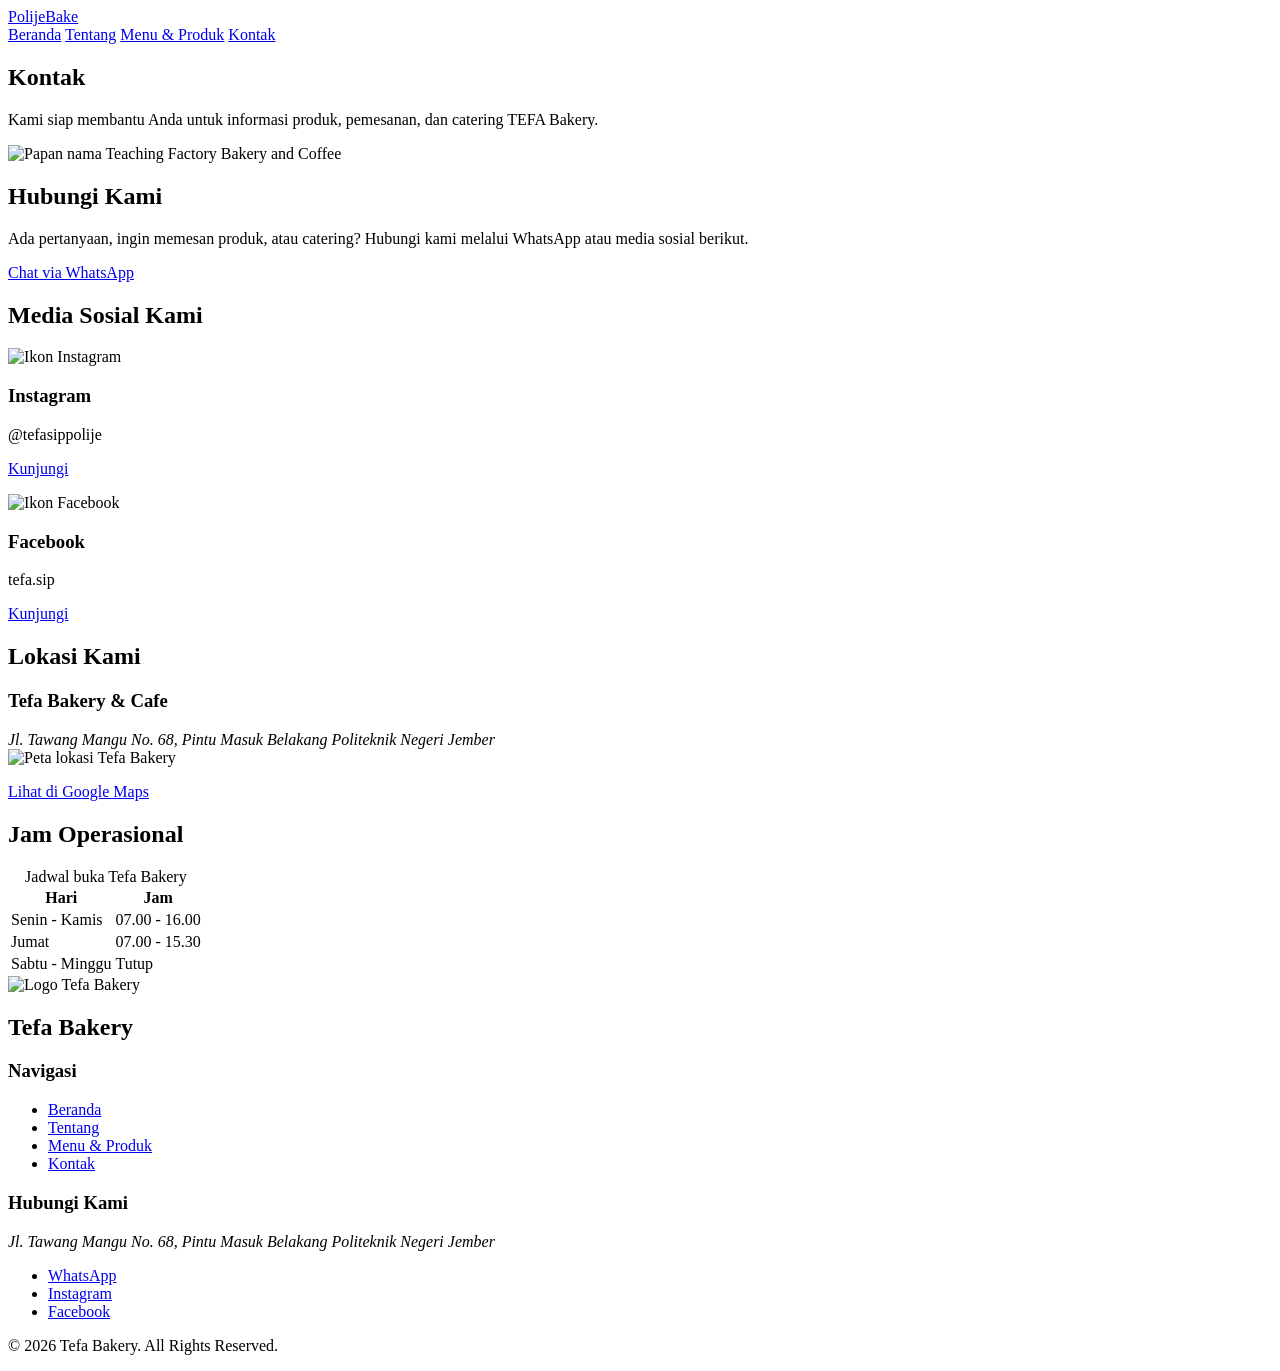
==== kontak.html @ 371f1f3d "Add files via upload" ====
<!doctype html>
<html lang="id">
  <head>
    <meta charset="UTF-8" />
    <meta name="viewport" content="width=device-width, initial-scale=1.0" />
    <title>Beranda - TEFA Bakery</title>

    <!-- Fonts -->
    <link rel="preconnect" href="https://fonts.googleapis.com" />
    <link rel="preconnect" href="https://fonts.gstatic.com" crossorigin />
    <link
      href="https://fonts.googleapis.com/css2?family=Inria+Serif:ital,wght@0,300;0,400;0,700;1,300;1,400;1,700&family=Inter:ital,opsz@0,14..32;1,14..32&display=swap"
      rel="stylesheet"
    />
    <!-- Feather Icons -->
    <script src="https://unpkg.com/feather-icons"></script>

    <link rel="stylesheet" href="style.css" />
  </head>

  <body>
    <!-- NAVBAR -->
    <header>
      <nav class="navbar">
        <a href="#" class="navbar-logo">Polije<span>Bake</span></a>

        <div class="navbar-nav">
          <a href="index.html">Beranda</a>
          <a href="tentang.html">Tentang</a>
          <a href="menu.html">Menu &amp; Produk</a>
          <a href="kontak.html">Kontak</a>
        </div>
        <div class="navbar-extra">
          <a href="#" id="hamburger-menu">
            <i data-feather="menu"></i>
          </a>
        </div>
      </nav>
    </header>
    <!-- NAVBAR END -->

    <main>
      <section id="kontak">
        <h1>Kontak</h1>
        <p>
          Kami siap membantu Anda untuk informasi produk, pemesanan, dan
          catering TEFA Bakery.
        </p>

        <img
          src="assets/images/papan-tefa-bakery.jpg"
          alt="Papan nama Teaching Factory Bakery and Coffee"
          width="350"
        />

        <h2>Hubungi Kami</h2>
        <p>
          Ada pertanyaan, ingin memesan produk, atau catering? Hubungi kami
          melalui WhatsApp atau media sosial berikut.
        </p>
        <p>
          <a class="tombol" href="https://wa.me/6280000000000"
            >Chat via WhatsApp</a
          >
        </p>

        <h2>Media Sosial Kami</h2>
        <article>
          <img
            src="assets/images/icon-instagram.png"
            alt="Ikon Instagram"
            width="30"
          />
          <h3>Instagram</h3>
          <p>@tefasippolije</p>
          <p>
            <a class="tombol" href="https://www.instagram.com/tefasippolije"
              >Kunjungi</a
            >
          </p>
        </article>
        <article>
          <img
            src="assets/images/icon-facebook.png"
            alt="Ikon Facebook"
            width="30"
          />
          <h3>Facebook</h3>
          <p>tefa.sip</p>
          <p><a class="tombol" href="https://www.facebook.com/">Kunjungi</a></p>
        </article>
      </section>

      <section id="lokasi">
        <h2>Lokasi Kami</h2>
        <h3>Tefa Bakery &amp; Cafe</h3>
        <address>
          Jl. Tawang Mangu No. 68, Pintu Masuk Belakang Politeknik Negeri Jember
        </address>
        <img
          src="assets/images/peta-lokasi.png"
          alt="Peta lokasi Tefa Bakery"
          width="350"
        />
        <p>
          <a
            class="tombol"
            href="https://www.google.com/maps/search/Tefa+Bakery+Politeknik+Negeri+Jember"
            >Lihat di Google Maps</a
          >
        </p>
      </section>

      <section id="jam-operasional">
        <h2>Jam Operasional</h2>
        <table>
          <caption>
            Jadwal buka Tefa Bakery
          </caption>
          <thead>
            <tr>
              <th>Hari</th>
              <th>Jam</th>
            </tr>
          </thead>
          <tbody>
            <tr>
              <td>Senin - Kamis</td>
              <td>07.00 - 16.00</td>
            </tr>
            <tr>
              <td>Jumat</td>
              <td>07.00 - 15.30</td>
            </tr>
            <tr>
              <td>Sabtu - Minggu</td>
              <td>Tutup</td>
            </tr>
          </tbody>
        </table>
      </section>
    </main>

    <footer>
      <section>
        <img
          src="assets/images/logo-tefa-bakery.png"
          alt="Logo Tefa Bakery"
          width="80"
        />
        <h2>Tefa Bakery</h2>
      </section>

      <nav aria-label="Navigasi footer">
        <h3>Navigasi</h3>
        <ul>
          <li><a href="index.html">Beranda</a></li>
          <li><a href="tentang.html">Tentang</a></li>
          <li><a href="menu-produk.html">Menu &amp; Produk</a></li>
          <li><a href="kontak.html">Kontak</a></li>
        </ul>
      </nav>

      <section>
        <h3>Hubungi Kami</h3>
        <address>
          Jl. Tawang Mangu No. 68, Pintu Masuk Belakang Politeknik Negeri Jember
        </address>
        <ul>
          <li><a href="https://wa.me/6280000000000">WhatsApp</a></li>
          <li>
            <a href="https://www.instagram.com/tefasippolije">Instagram</a>
          </li>
          <li><a href="https://www.facebook.com/">Facebook</a></li>
        </ul>
      </section>

      <p>&copy; 2026 Tefa Bakery. All Rights Reserved.</p>
    </footer>
    <script src="script.js"></script>
  </body>
</html>
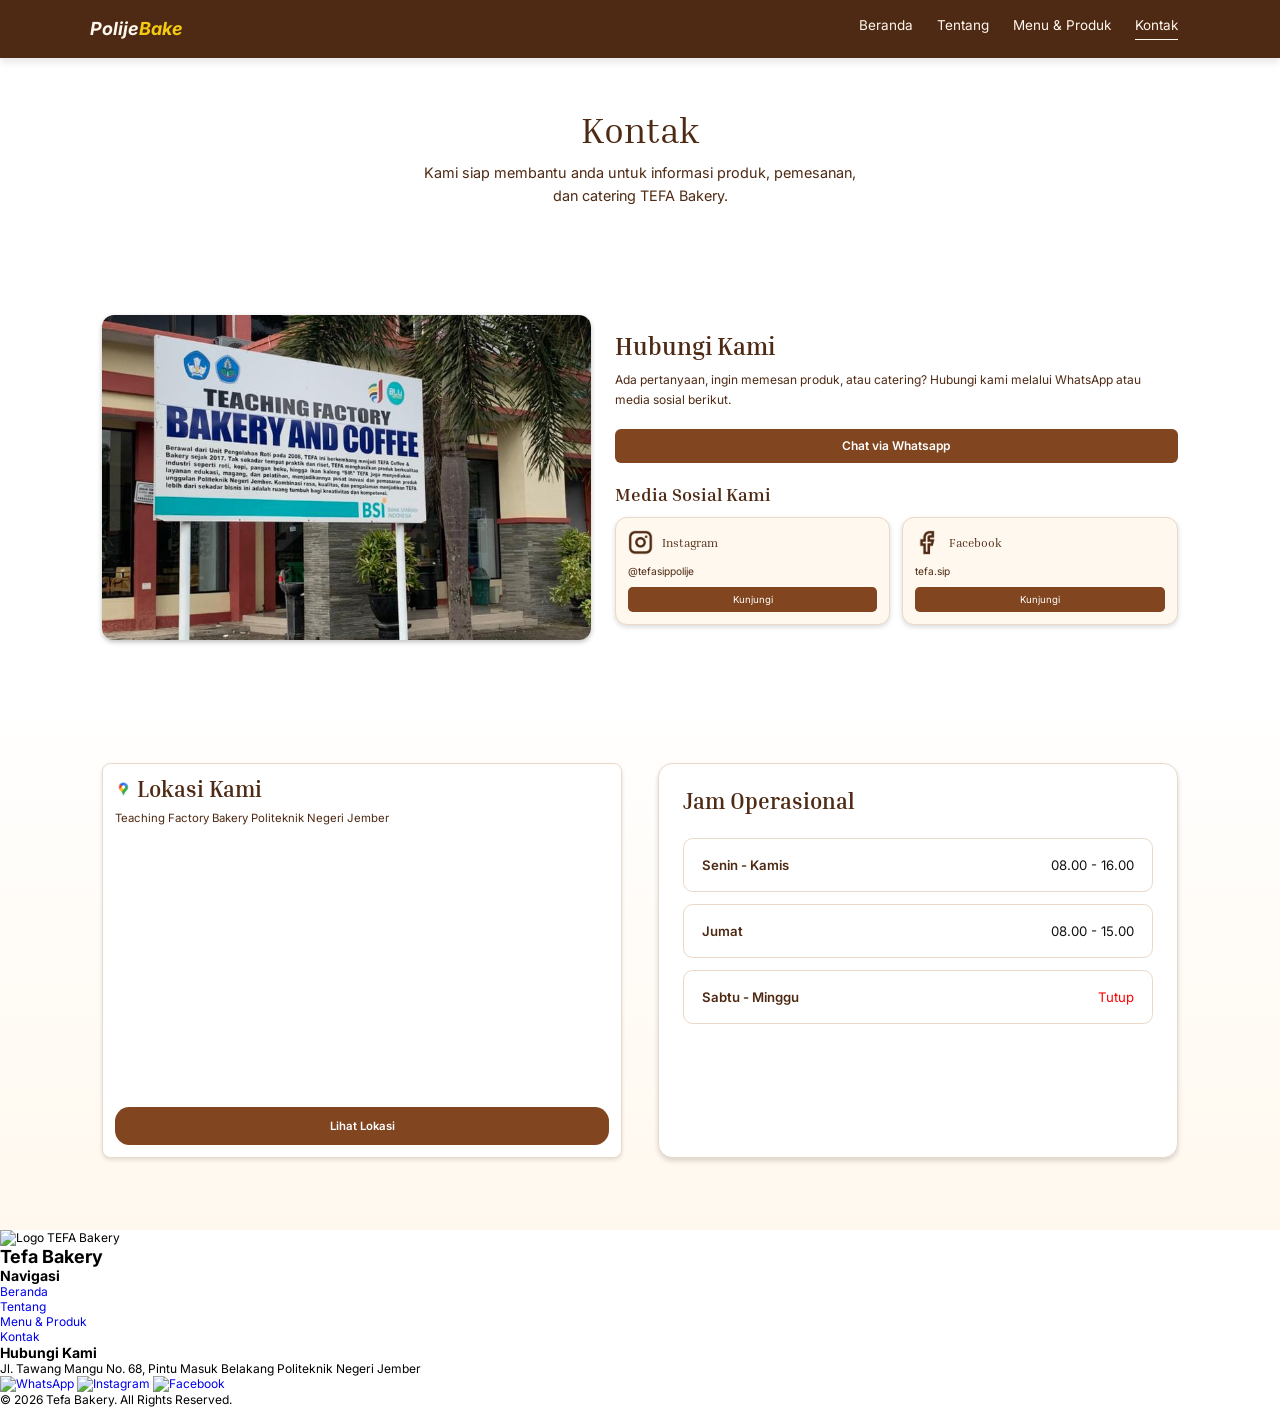
==== commit dc2e4d94: "update project" ====
--- a/kontak.html
+++ b/kontak.html
@@ -1,182 +1,237 @@
-<!doctype html>
-<html lang="id">
-  <head>
-    <meta charset="UTF-8" />
-    <meta name="viewport" content="width=device-width, initial-scale=1.0" />
-    <title>Beranda - TEFA Bakery</title>
-
-    <!-- Fonts -->
-    <link rel="preconnect" href="https://fonts.googleapis.com" />
-    <link rel="preconnect" href="https://fonts.gstatic.com" crossorigin />
-    <link
-      href="https://fonts.googleapis.com/css2?family=Inria+Serif:ital,wght@0,300;0,400;0,700;1,300;1,400;1,700&family=Inter:ital,opsz@0,14..32;1,14..32&display=swap"
-      rel="stylesheet"
-    />
-    <!-- Feather Icons -->
-    <script src="https://unpkg.com/feather-icons"></script>
-
-    <link rel="stylesheet" href="style.css" />
-  </head>
-
-  <body>
-    <!-- NAVBAR -->
-    <header>
-      <nav class="navbar">
-        <a href="#" class="navbar-logo">Polije<span>Bake</span></a>
-
-        <div class="navbar-nav">
-          <a href="index.html">Beranda</a>
-          <a href="tentang.html">Tentang</a>
-          <a href="menu.html">Menu &amp; Produk</a>
-          <a href="kontak.html">Kontak</a>
-        </div>
-        <div class="navbar-extra">
-          <a href="#" id="hamburger-menu">
-            <i data-feather="menu"></i>
-          </a>
-        </div>
-      </nav>
-    </header>
-    <!-- NAVBAR END -->
-
-    <main>
-      <section id="kontak">
-        <h1>Kontak</h1>
-        <p>
-          Kami siap membantu Anda untuk informasi produk, pemesanan, dan
-          catering TEFA Bakery.
-        </p>
-
-        <img
-          src="assets/images/papan-tefa-bakery.jpg"
-          alt="Papan nama Teaching Factory Bakery and Coffee"
-          width="350"
-        />
-
-        <h2>Hubungi Kami</h2>
-        <p>
-          Ada pertanyaan, ingin memesan produk, atau catering? Hubungi kami
-          melalui WhatsApp atau media sosial berikut.
-        </p>
-        <p>
-          <a class="tombol" href="https://wa.me/6280000000000"
-            >Chat via WhatsApp</a
-          >
-        </p>
-
-        <h2>Media Sosial Kami</h2>
-        <article>
-          <img
-            src="assets/images/icon-instagram.png"
-            alt="Ikon Instagram"
-            width="30"
-          />
-          <h3>Instagram</h3>
-          <p>@tefasippolije</p>
-          <p>
-            <a class="tombol" href="https://www.instagram.com/tefasippolije"
-              >Kunjungi</a
-            >
-          </p>
-        </article>
-        <article>
-          <img
-            src="assets/images/icon-facebook.png"
-            alt="Ikon Facebook"
-            width="30"
-          />
-          <h3>Facebook</h3>
-          <p>tefa.sip</p>
-          <p><a class="tombol" href="https://www.facebook.com/">Kunjungi</a></p>
-        </article>
-      </section>
-
-      <section id="lokasi">
-        <h2>Lokasi Kami</h2>
-        <h3>Tefa Bakery &amp; Cafe</h3>
-        <address>
-          Jl. Tawang Mangu No. 68, Pintu Masuk Belakang Politeknik Negeri Jember
-        </address>
-        <img
-          src="assets/images/peta-lokasi.png"
-          alt="Peta lokasi Tefa Bakery"
-          width="350"
-        />
-        <p>
-          <a
-            class="tombol"
-            href="https://www.google.com/maps/search/Tefa+Bakery+Politeknik+Negeri+Jember"
-            >Lihat di Google Maps</a
-          >
-        </p>
-      </section>
-
-      <section id="jam-operasional">
-        <h2>Jam Operasional</h2>
-        <table>
-          <caption>
-            Jadwal buka Tefa Bakery
-          </caption>
-          <thead>
-            <tr>
-              <th>Hari</th>
-              <th>Jam</th>
-            </tr>
-          </thead>
-          <tbody>
-            <tr>
-              <td>Senin - Kamis</td>
-              <td>07.00 - 16.00</td>
-            </tr>
-            <tr>
-              <td>Jumat</td>
-              <td>07.00 - 15.30</td>
-            </tr>
-            <tr>
-              <td>Sabtu - Minggu</td>
-              <td>Tutup</td>
-            </tr>
-          </tbody>
-        </table>
-      </section>
-    </main>
-
-    <footer>
-      <section>
-        <img
-          src="assets/images/logo-tefa-bakery.png"
-          alt="Logo Tefa Bakery"
-          width="80"
-        />
-        <h2>Tefa Bakery</h2>
-      </section>
-
-      <nav aria-label="Navigasi footer">
-        <h3>Navigasi</h3>
-        <ul>
-          <li><a href="index.html">Beranda</a></li>
-          <li><a href="tentang.html">Tentang</a></li>
-          <li><a href="menu-produk.html">Menu &amp; Produk</a></li>
-          <li><a href="kontak.html">Kontak</a></li>
-        </ul>
-      </nav>
-
-      <section>
-        <h3>Hubungi Kami</h3>
-        <address>
-          Jl. Tawang Mangu No. 68, Pintu Masuk Belakang Politeknik Negeri Jember
-        </address>
-        <ul>
-          <li><a href="https://wa.me/6280000000000">WhatsApp</a></li>
-          <li>
-            <a href="https://www.instagram.com/tefasippolije">Instagram</a>
-          </li>
-          <li><a href="https://www.facebook.com/">Facebook</a></li>
-        </ul>
-      </section>
-
-      <p>&copy; 2026 Tefa Bakery. All Rights Reserved.</p>
-    </footer>
-    <script src="script.js"></script>
-  </body>
-</html>
+<!doctype html>
+<html lang="id">
+  <head>
+    <meta charset="UTF-8" />
+    <meta name="viewport" content="width=device-width, initial-scale=1.0" />
+    <title>Kontak - TEFA Bakery</title>
+
+    <!-- Google Fonts -->
+    <link rel="preconnect" href="https://fonts.googleapis.com" />
+    <link rel="preconnect" href="https://fonts.gstatic.com" crossorigin />
+    <link
+      href="https://fonts.googleapis.com/css2?family=Inria+Serif:wght@300;400;700&family=Inter:wght@400;500;600;700&display=swap"
+      rel="stylesheet"
+    />
+    <!-- Feather Icons -->
+    <script src="https://unpkg.com/feather-icons"></script>
+
+    <!-- CSS -->
+    <link rel="stylesheet" href="style.css" />
+  </head>
+
+  <body>
+    <!-- NAVBAR -->
+    <header>
+      <nav class="navbar">
+        <a href="index.html" class="navbar-logo"> Polije<span>Bake</span> </a>
+
+        <div class="navbar-nav">
+          <a href="index.html">Beranda</a>
+          <a href="tentang.html">Tentang</a>
+          <a href="menu.html">Menu & Produk</a>
+          <a href="kontak.html" class="active">Kontak</a>
+        </div>
+
+        <div class="navbar-extra">
+          <a href="#" id="hamburger-menu">
+            <i data-feather="menu"></i>
+          </a>
+        </div>
+      </nav>
+    </header>
+
+    <main>
+      <!-- JUDUL KONTAK -->
+      <section class="kontak-header">
+        <h1>Kontak</h1>
+        <p>
+          Kami siap membantu anda untuk informasi produk, pemesanan,<br />
+          dan catering TEFA Bakery.
+        </p>
+      </section>
+
+      <!-- INFORMASI KONTAK -->
+      <section class="kontak-utama">
+        <!-- GAMBAR LOKASI TEFA -->
+        <div class="kontak-image">
+          <img
+            src="assets/fototefa.jpg"
+            alt="Lokasi Teaching Factory Bakery and Coffee"
+          />
+        </div>
+
+        <!-- INFORMASI HUBUNGI KAMI -->
+        <div class="kontak-content">
+          <div class="hubungi-kami">
+            <h2>Hubungi Kami</h2>
+
+            <p>
+              Ada pertanyaan, ingin memesan produk, atau catering? Hubungi kami
+              melalui WhatsApp atau media sosial berikut.
+            </p>
+
+            <a
+              class="kontak-wa"
+              href="https://wa.me/6280000000000"
+              target="_blank"
+            >
+              Chat via Whatsapp
+            </a>
+          </div>
+
+          <!-- MEDIA SOSIAL -->
+          <div class="media-sosial">
+            <h2>Media Sosial Kami</h2>
+
+            <div class="media-container">
+              <!-- INSTAGRAM -->
+              <div class="media-card">
+                <div class="media-title">
+                  <img src="assets/ig.png" alt="Instagram" />
+                  <h3>Instagram</h3>
+                </div>
+
+                <p>@tefasippolije</p>
+
+                <a
+                  href="https://www.instagram.com/tefasippolije"
+                  target="_blank"
+                >
+                  Kunjungi
+                </a>
+              </div>
+
+              <!-- FACEBOOK -->
+              <div class="media-card">
+                <div class="media-title">
+                  <img src="assets/fb.png" alt="Facebook" />
+                  <h3>Facebook</h3>
+                </div>
+
+                <p>tefa.sip</p>
+
+                <a href="https://www.facebook.com/" target="_blank">
+                  Kunjungi
+                </a>
+              </div>
+            </div>
+          </div>
+        </div>
+      </section>
+
+      <!-- INFORMASI KONTAK -->
+      <section class="informasi-kontak">
+        <!-- LOKASI -->
+        <div class="lokasi-card">
+          <div class="lokasi-title">
+            <img src="assets/lokasi.png" alt="Ikon Lokasi" />
+            <h2>Lokasi Kami</h2>
+          </div>
+
+          <p>Teaching Factory Bakery Politeknik Negeri Jember</p>
+
+          <iframe
+            src="https://maps.google.com/maps?q=-8.1553115,113.7270198&z=19&output=embed"
+            width="100%"
+            height="250"
+            style="border: 0"
+            allowfullscreen=""
+            loading="lazy"
+            referrerpolicy="no-referrer-when-downgrade"
+          >
+            ></iframe
+          >
+
+          <a
+            href="https://www.google.com/maps/place/Tefa+Cafe/@-8.1552017,113.7267275,18.13z/data=!4m6!3m5!1s0x2dd69541b5529c1d:0x8a9bf208ba6d4d5e!8m2!3d-8.1553115!4d113.7270198!16s%2Fg%2F11jvx3xffr?entry=ttu&g_ep=EgoyMDI2MTExMC4wIKXMDSoASAFQAw%3D%3D"
+            target="_blank"
+            class="maps-button"
+          >
+            Lihat Lokasi
+          </a>
+        </div>
+
+        <!-- JAM OPERASIONAL -->
+        <div class="jam-card">
+          <h2>Jam Operasional</h2>
+
+          <div class="jam-item">
+            <span>Senin - Kamis</span>
+            <span>08.00 - 16.00</span>
+          </div>
+
+          <div class="jam-item">
+            <span>Jumat</span>
+            <span>08.00 - 15.00</span>
+          </div>
+
+          <div class="jam-item">
+            <span>Sabtu - Minggu</span>
+            <span class="tutup">Tutup</span>
+          </div>
+        </div>
+      </section>
+    </main>
+
+    <!-- FOOTER -->
+    <footer class="footer">
+      <div class="footer-container">
+        <!-- BRAND -->
+        <div class="footer-brand">
+          <img src="assets/logo-tefa.png" alt="Logo TEFA Bakery" />
+          <h2>Tefa Bakery</h2>
+        </div>
+
+        <!-- NAVIGASI -->
+        <div class="footer-nav">
+          <h3>Navigasi</h3>
+
+          <ul>
+            <li><a href="index.html">Beranda</a></li>
+            <li><a href="tentang.html">Tentang</a></li>
+            <li><a href="menu.html">Menu & Produk</a></li>
+            <li><a href="kontak.html">Kontak</a></li>
+          </ul>
+        </div>
+
+        <!-- HUBUNGI KAMI -->
+        <div class="footer-contact">
+          <h3>Hubungi Kami</h3>
+
+          <p>
+            Jl. Tawang Mangu No. 68, Pintu Masuk Belakang Politeknik Negeri
+            Jember
+          </p>
+
+          <div class="footer-social">
+            <a href="https://wa.me/6280000000000">
+              <img src="assets/whatsapp.png" alt="WhatsApp" />
+            </a>
+
+            <a href="https://www.instagram.com/tefasippolije">
+              <img src="assets/instagram.png" alt="Instagram" />
+            </a>
+
+            <a href="https://www.facebook.com/">
+              <img src="assets/facebook.png" alt="Facebook" />
+            </a>
+          </div>
+        </div>
+      </div>
+
+      <!-- COPYRIGHT -->
+      <div class="footer-bottom">
+        <p>&copy; 2026 Tefa Bakery. All Rights Reserved.</p>
+      </div>
+    </footer>
+
+    <!-- ICON -->
+    <script src="https://cdn.jsdelivr.net/npm/feather-icons/dist/feather.min.js"></script>
+    <script>
+      feather.replace();
+    </script>
+
+    <!-- JAVASCRIPT -->
+    <script src="script.js"></script>
+  </body>
+</html>
--- a/style.css
+++ b/style.css
@@ -0,0 +1,946 @@
+:root {
+  --primary: #4e2a14;
+  --bg: #fff8ee;
+  --font-judul: "Inria Serif", serif;
+  --font-isi: "Inter", sans-serif;
+  --stroke: #e4d3be;
+}
+
+* {
+  margin: 0;
+  padding: 0;
+  box-sizing: border-box;
+  outline: none;
+  border: none;
+  text-decoration: none;
+}
+html {
+  scroll-behavior: smooth;
+  scroll-padding-top: 90px;
+}
+body {
+  font-family: var(--font-isi);
+  color: black;
+}
+
+/* Navbar */
+.navbar {
+  display: flex;
+  align-items: center;
+  padding: 1.4rem 7%;
+  background-color: var(--primary);
+  border-bottom: 1px solid var(--primary);
+  box-shadow: 0 4px 8px rgba(0, 0, 0, 0.1);
+  left: 0;
+  top: 0;
+  right: 0;
+  z-index: 998;
+  position: fixed;
+}
+.navbar .navbar-logo {
+  font-size: 1.5rem;
+  font-weight: 700;
+  color: #fff8ee;
+  font-style: italic;
+}
+.navbar .navbar-logo span {
+  color: #f5cb12;
+  font-style: italic;
+}
+.navbar .navbar-nav {
+  display: flex;
+  align-items: center;
+  position: static;
+  margin-left: auto;
+  transform: none;
+}
+.navbar .navbar-nav a {
+  color: var(--bg);
+  display: inline-block;
+  font-size: 1.125rem;
+  margin: 0 1rem;
+}
+.navbar .navbar-nav a::after {
+  content: "";
+  display: block;
+  padding-bottom: 0.5rem;
+  border-bottom: 0.1rem solid var(--bg);
+  width: 0;
+  transition: width 0.6s ease;
+}
+.navbar .navbar-nav a:hover::after,
+.navbar .navbar-nav a.active::after {
+  width: 100%;
+}
+
+/* Hamburger Menu */
+.navbar .navbar-extra a {
+  color: var(--bg);
+}
+#hamburger-menu {
+  display: none;
+}
+
+/* Home */
+/* Hero section */
+.hero {
+  min-height: 65vh;
+  padding: 12rem 8% 5rem;
+  background: var(--bg);
+  display: grid;
+  grid-template-columns: 1fr 1fr;
+  align-items: center;
+  gap: 4rem;
+}
+.hero-content h1 {
+  font-size: 4rem;
+  font-family: var(--font-judul);
+  font-weight: 700;
+  margin-bottom: 1rem;
+  color: #4e2a14;
+}
+.hero-content p {
+  font-size: 1.5rem;
+  font-family: var(--font-isi);
+  color: #4e2a14;
+  line-height: 1.7;
+  margin-bottom: 2rem;
+}
+.hero-image img {
+  width: 100%;
+  height: 28rem;
+  object-fit: cover;
+  border-radius: 2.5rem;
+}
+/* Tombol lihat produk */
+.tombol {
+  display: inline-block;
+  padding: 1.1rem 2.5rem;
+  background-color: #7a431e;
+  color: #ffffff;
+  font-size: 1.125rem;
+  font-weight: 600;
+  border-radius: 0.6rem;
+  transition: 0.3s ease;
+}
+.tombol:hover {
+  background: var(--primary);
+  transform: translateY(-3px);
+}
+
+/* Keunggulan */
+.keunggulan {
+  padding: 7rem 8% 6rem;
+  background: #ffffff;
+  display: grid;
+  grid-template-columns: repeat(4, 1fr);
+  gap: 2rem;
+  text-align: center;
+}
+.keunggulan-item {
+  display: flex;
+  flex-direction: column;
+  align-items: center;
+  justify-content: center;
+  gap: 1rem;
+}
+.keunggulan-item img {
+  width: 6rem;
+  height: 6rem;
+  object-fit: contain;
+  display: block;
+}
+.keunggulan-item p {
+  font-family: var(--font-isi);
+  font-size: 1.2rem;
+  font-weight: 700;
+  color: #4e2a14;
+}
+/* tentang tefa bakery singkat */
+.tentang {
+  padding: 7rem 8%;
+  background-color: var(--bg);
+  display: grid;
+  grid-template-columns: 1fr 1fr;
+  align-items: center;
+  gap: 5rem;
+}
+.tentang h2 {
+  font-family: var(--font-judul);
+  font-size: 3rem;
+  font-weight: 700;
+  color: var(--primary);
+  margin-bottom: 1.5rem;
+}
+.tentang img {
+  width: 100%;
+  height: 28rem;
+  object-fit: cover;
+  border-radius: 2.5rem;
+  display: block;
+}
+.tentang-content {
+  display: flex;
+  flex-direction: column;
+  align-items: flex-start;
+}
+.tentang-content p {
+  font-family: var(--font-isi);
+  font-size: 1.5rem;
+  color: var(--primary);
+  line-height: 1.5;
+  margin-bottom: 2rem;
+}
+.tentang-content .tombol {
+  display: inline-block;
+}
+/* Menu Unggulan */
+.produk {
+  padding: 12rem 8%;
+  background-color: #ffffff;
+}
+.produk-header {
+  text-align: center;
+  margin-bottom: 8rem;
+}
+.produk-header h2 {
+  font-family: var(--font-judul);
+  font-size: 3rem;
+  font-weight: 700;
+  color: var(--primary);
+  margin-bottom: 1rem;
+}
+.produk-header p {
+  font-family: var(--font-isi);
+  font-size: 1.3rem;
+  font-weight: 400;
+  color: var(--primary);
+  line-height: 1.6;
+  max-width: 55rem;
+  margin: 0 auto;
+}
+.produk-container {
+  display: grid;
+  grid-template-columns: repeat(3, 1fr);
+  gap: 2.5rem;
+  max-width: 110rem;
+  margin: 0 auto;
+}
+.produk-card {
+  background: #ffffff;
+  border: 1px solid var(--stroke);
+  border-radius: 1.5rem;
+  overflow: hidden;
+  box-shadow: 0 3px 8px rgba(0, 0, 0, 0.1);
+  transition: 0.3s ease;
+}
+.produk-card:hover {
+  transform: translateY(-5px);
+  box-shadow: 0 8px 20px rgba(78, 42, 20, 0.15);
+}
+.produk-card img {
+  width: 100%;
+  height: 20rem;
+  object-fit: cover;
+  display: block;
+}
+.produk-desc {
+  padding: 1.5rem;
+  text-align: left;
+}
+.produk-desc h3 {
+  font-family: var(--font-isi);
+  font-size: 1.2rem;
+  font-weight: 600;
+  color: var(--primary);
+  margin-bottom: 0.5rem;
+}
+.produk-desc p {
+  font-family: var(--font-isi);
+  font-size: 1.2rem;
+  font-weight: 600;
+  color: var(--primary);
+}
+/* Pesan Sekarang */
+.pesan {
+  min-height: 32rem;
+  padding: 6rem 8%;
+
+  background-image:
+    linear-gradient(rgba(78, 42, 20, 0.55), rgba(78, 42, 20, 0.55)),
+    url("assets/banner.png");
+  background-size: cover;
+  background-position: center;
+  background-repeat: no-repeat;
+
+  display: flex;
+  justify-content: center;
+  align-items: center;
+  text-align: center;
+}
+.pesan-content {
+  max-width: 75rem;
+  margin: 0 auto;
+}
+.pesan-content h2 {
+  font-family: var(--font-judul);
+  font-size: 3.5rem;
+  font-weight: 700;
+  color: #ffffff;
+  line-height: 1.2;
+  margin-bottom: 1.5rem;
+}
+.pesan-content p {
+  font-family: var(--font-isi);
+  font-size: 1.4rem;
+  color: #ffffff;
+  line-height: 1.7;
+  margin-bottom: 2rem;
+}
+.pesan-content .tombol {
+  display: inline-block;
+  padding: 1.2rem 3rem;
+  background-color: #7a431e;
+  color: white;
+  font-size: 1.4rem;
+  font-weight: 600;
+  border-radius: 0.6rem;
+  transition: 0.3s ease;
+}
+.pesan-content .tombol:hover {
+  background-color: var(--primary);
+  transform: translateY(-3px);
+}
+
+/* Tentang */
+.tentang-header {
+  padding: 9rem 8% 5rem;
+  text-align: center;
+}
+.tentang-header h1 {
+  text-align: center;
+  font-family: var(--font-judul);
+  font-size: 3rem;
+  font-weight: 700;
+  margin-bottom: 1rem;
+  color: var(--primary);
+}
+.tentang-header p {
+  font-family: var(--font-isi);
+  font-size: 1.3rem;
+  color: var(--primary);
+  line-height: 1.7;
+  max-width: 55rem;
+  margin: 0 auto;
+}
+/* Profil */
+.profil {
+  max-width: 110rem;
+  margin: 0 auto;
+  padding: 3rem 8% 5rem;
+
+  display: grid;
+  grid-template-columns: 0.9fr 1fr;
+  align-items: center;
+  gap: 4rem;
+}
+.profil-content {
+  background-color: #fff8ee;
+  min-height: 27rem;
+  padding: 2.5rem 2.8rem;
+
+  border: 1px solid #ead9c8;
+  border-radius: 2rem;
+  box-shadow: 0 3px 5px rgba(0, 0, 0, 0.12);
+
+  display: flex;
+  flex-direction: column;
+  justify-content: center;
+}
+.profil-content h2 {
+  font-family: var(--font-judul);
+  font-size: 2rem;
+  font-weight: 400;
+  color: var(--primary);
+  margin-bottom: 1.5rem;
+}
+.profil-content p {
+  font-family: var(--font-isi);
+  font-size: 1.2rem;
+  color: var(--primary);
+  line-height: 1.65;
+  text-align: justify;
+}
+.profil-image img {
+  width: 100%;
+  height: 30rem;
+  object-fit: cover;
+  object-position: center;
+  display: block;
+  border-radius: 2rem;
+  box-shadow: 0 3px 5px rgba(0, 0, 0, 0.12);
+}
+/* Sejarah */
+.sejarah {
+  margin-top: 6rem;
+  width: 100%;
+  padding: 4rem 8%;
+  box-sizing: border-box;
+  display: grid;
+  grid-template-columns: 1fr 1.2fr;
+  align-items: center;
+  gap: 4rem;
+  background-color: var(--primary);
+  box-shadow: 0 8px 10px -3px rgba(0, 0, 0, 0.2);
+}
+.sejarah-image img {
+  width: 100%;
+  height: 30rem;
+  object-fit: cover;
+  object-position: center;
+  display: block;
+  border-radius: 1.5rem;
+}
+.sejarah-content h2 {
+  font-family: var(--font-judul);
+  font-size: 2.4rem;
+  font-weight: 400;
+  color: #e4d3be;
+  margin-bottom: 1.5rem;
+}
+.sejarah-content p {
+  font-family: var(--font-isi);
+  font-size: 1.2rem;
+  color: #e4d3be;
+  line-height: 1.8;
+  text-align: justify;
+  margin-bottom: 1rem;
+}
+/* Visi Misi */
+.visi-misi {
+  width: 100%;
+  padding: 9rem 8%;
+  box-sizing: border-box;
+}
+.visi-misi h2 {
+  font-family: var(--font-judul);
+  font-size: 2.5rem;
+  font-weight: 400;
+  color: var(--primary);
+  margin-bottom: 2rem;
+  text-align: left;
+}
+.visi-misi-container {
+  display: grid;
+  grid-template-columns: 0.7fr 1.2fr;
+  gap: 2rem;
+  align-items: stretch;
+}
+.visi-card,
+.misi-card {
+  background-color: #fff8ee;
+  padding: 2rem;
+  border: 1px solid #ead9c8;
+  border-radius: 1.2rem;
+  box-shadow: 0 3px 4px rgba(0, 0, 0, 0.15);
+  min-height: 27rem;
+}
+.visi-card h3,
+.misi-card h3 {
+  font-family: var(--font-judul);
+  font-size: 2rem;
+  font-weight: 400;
+  color: var(--primary);
+  margin-bottom: 1.5rem;
+}
+.visi-card p {
+  font-family: var(--font-isi);
+  font-size: 1.2rem;
+  line-height: 1.65;
+  color: var(--primary);
+  text-align: justify;
+}
+.misi-card ul {
+  list-style: none;
+  padding: 0;
+  margin: 0;
+  counter-reset: nomor-misi;
+}
+.misi-card li {
+  counter-increment: nomor-misi;
+  position: relative;
+  padding-left: 3rem;
+  margin-bottom: 1.5rem;
+
+  font-family: var(--font-isi);
+  font-size: 1.1rem;
+  line-height: 1.6;
+  color: var(--primary);
+  text-align: justify;
+}
+/* Nomor Lingkaran */
+.misi-card li::before {
+  content: counter(nomor-misi);
+  position: absolute;
+  left: 0;
+  top: 0;
+  width: 2rem;
+  height: 2rem;
+  border-radius: 50%;
+  background-color: #7a431e;
+  color: #ffffff;
+  display: flex;
+  align-items: center;
+  justify-content: center;
+  font-size: 1rem;
+  font-weight: 600;
+}
+
+
+/* Menu & Produk */
+.menu-banner {
+  position: relative;
+  width: 100%;
+  height: 480px;
+  overflow: hidden;
+  background-color: var(--bg);
+}
+.menu-banner img {
+  position: absolute;
+  inset: 0;
+  width: 100%;
+  height: 100%;
+  object-fit: cover;
+  object-position: center;
+  z-index: 0;
+}
+.menu-banner::before {
+  content: "";
+  position: absolute;
+  inset: 0;
+  background: linear-gradient(90deg, rgba(255, 248, 238, 0.2), transparent 75%);
+  z-index: 1;
+}
+.menu-banner-content {
+  position: relative;
+  z-index: 2;
+  padding: 0 8%;
+  height: 100%;
+  display: flex;
+  flex-direction: column;
+  justify-content: center;
+  max-width: 650px;
+}
+.menu-banner-content h1 {
+  font-family: var(--font-judul);
+  font-size: 3.5rem;
+  color: var(--primary);
+  margin-bottom: 0.5rem;
+}
+.menu-banner-content p {
+  font-size: 1rem;
+  line-height: 1.6;
+  color: var(--primary);
+  font-family: var(--font-isi);
+}
+/* Kategori */
+.daftar-produk {
+  padding: 4rem 8%;
+  background: linear-gradient(to bottom, #ffffff, var(--bg));
+}
+.kategori-menu {
+  display: flex;
+  justify-content: flex-start;
+  align-items: center;
+  flex-wrap: wrap;
+  gap: 1rem;
+  margin-bottom: 3rem;
+}
+.kategori-btn {
+  padding: 0.8rem 2rem;
+  border: 1px solid var(--primary);
+  border-radius: 1.875rem;
+  background: transparent;
+  color: var(--primary);
+  font-family: var(--font-isi);
+  font-size: 0.95rem;
+  cursor: pointer;
+  transition: 0.3s;
+}
+.kategori-btn:hover,
+.kategori-btn.active {
+  background-color: #7A431E;
+  color: white;
+}
+.daftar-produk {
+  padding: 4rem 8%;
+}
+.daftar-produk-header {
+  text-align: left;
+  margin-bottom: 2.5rem;
+}
+.daftar-produk-header h2 {
+  font-family: var(--font-judul);
+  font-size: 2.5rem;
+  color: var(--primary);
+}
+.daftar-produk-container {
+  display: grid;
+  grid-template-columns: repeat(3, 1fr);
+  gap: 3rem;
+}
+.daftar-produk-card {
+  background-color: var(--white);
+  border-radius: 15px;
+  overflow: hidden;
+  box-shadow: 0 4px 15px rgba(78, 42, 20, 0.1);
+  transition: 0.3s;
+}
+.daftar-produk-card:hover {
+  transform: translateY(-5px);
+  box-shadow: 0 8px 20px rgba(78, 42, 20, 0.15);
+}
+.daftar-produk-card img {
+  width: 100%;
+  height: 220px;
+  object-fit: cover;
+  display: block;
+}
+.daftar-produk-desc {
+  padding: 1.3rem;
+}
+.daftar-produk-desc h3 {
+  font-family: var(--font-judul);
+  font-size: 1.4rem;
+  color: var(--primary);
+  margin-bottom: 0.5rem;
+}
+.daftar-produk-desc p {
+  font-size: 1.2rem;
+  font-family: var(--font-isi);
+  margin-bottom: 1rem;
+  color: var(--primary);
+}
+.detail-btn {
+  width: 100%;
+  padding: 0.8rem;
+  border: none;
+  border-radius: 15px;
+  background-color: #7A431E;
+  color: white;
+  font-family: var(--font-isi);
+  font-size: 0.95rem;
+  cursor: pointer;
+  transition: 0.3s;
+}
+.detail-btn:hover {
+  background-color: var(--primary);
+}
+/* FILTER KATEGORI */
+.daftar-produk-card.hidden {
+  display: none;
+}
+
+
+
+
+/* Kontak */
+.kontak-header {
+  width: 100%;
+  padding: 9rem 8% 5rem;
+  box-sizing: border-box;
+  text-align: center;
+}
+.kontak-header h1 {
+  font-family: var(--font-judul);
+  font-size: 3rem;
+  font-weight: 400;
+  color: var(--primary);
+  margin-bottom: 0.8rem;
+}
+.kontak-header p {
+  font-family: var(--font-isi);
+  font-size: 1.2rem;
+  color: var(--primary);
+  line-height: 1.6;
+  max-width: 60rem;
+  margin: 0 auto;
+}
+.kontak-utama {
+  width: 100%;
+  padding: 4rem 8%;
+  display: grid;
+  grid-template-columns: 1fr 1.15fr;
+  gap: 2rem;
+  align-items: center;
+}
+.kontak-image img {
+  width: 100%;
+  height: 325px;
+  object-fit: cover;
+  border-radius: 1rem;
+  box-shadow: 0 2px 5px rgba(0, 0, 0, 0.25);
+}
+.kontak-content {
+  display: flex;
+  flex-direction: column;
+  gap: 1.7rem;
+}
+.hubungi-kami h2 {
+  font-family: var(--font-judul);
+  font-size: 2rem;
+  color: var(--primary);
+  margin-bottom: 0.8rem;
+}
+.hubungi-kami p {
+  font-family: var(--font-isi);
+  font-size: 1rem;
+  line-height: 1.7;
+  color: var(--primary);
+  margin-bottom: 1.5rem;
+}
+.kontak-wa {
+  display: flex;
+  justify-content: center;
+  align-items: center;
+  width: 100%;
+  padding: 0.8rem;
+  background-color: #81451f;
+  color: white;
+  text-decoration: none;
+  border-radius: 0.5rem;
+  font-family: var(--font-isi);
+  font-weight: 600;
+  transition: 0.3s;
+}
+.kontak-wa:hover {
+  background-color: var(--primary);
+}
+.media-sosial h2 {
+  font-family: var(--font-judul);
+  font-size: 1.5rem;
+  color: var(--primary);
+  margin-bottom: 1rem;
+}
+.media-container {
+  display: grid;
+  grid-template-columns: repeat(2, 1fr);
+  gap: 1rem;
+}
+.media-card {
+  padding: 1rem;
+  background-color: var(--bg);
+  border: 1px solid #ead9c8;
+  border-radius: 1rem;
+  box-shadow: 0 2px 5px rgba(0, 0, 0, 0.15);
+}
+.media-title {
+  display: flex;
+  align-items: center;
+  gap: 0.7rem;
+  margin-bottom: 0.8rem;
+}
+.media-title img {
+  width: 25px;
+  height: 25px;
+  object-fit: contain;
+}
+.media-title h3 {
+  font-family: var(--font-judul);
+  font-size: 1rem;
+  font-weight: 400;
+  color: var(--primary);
+}
+.media-card p {
+  font-family: var(--font-isi);
+  font-size: 0.85rem;
+  color: var(--primary);
+  margin-bottom: 0.8rem;
+}
+.media-card a {
+  display: block;
+  width: 100%;
+  padding: 0.6rem;
+  text-align: center;
+  background-color: #81451f;
+  color: white;
+  text-decoration: none;
+  font-family: var(--font-isi);
+  font-size: 0.8rem;
+  border-radius: 0.4rem;
+  transition: 0.3s;
+}
+.media-card a:hover {
+  background-color: var(--primary);
+}
+/* Lokasi & Jam Operasional */
+.informasi-kontak {
+  width: 100%;
+  padding: 6rem 8%;
+  display: grid;
+  grid-template-columns: 1fr 1fr;
+  gap: 3rem;
+  align-items: stretch;
+  background: linear-gradient(to bottom, #ffffff 0%, #fff8ee 100%);
+  box-sizing: border-box;
+}
+.lokasi-card {
+  padding: 1rem;
+  background-color: #ffffff;
+  border: 1px solid #ead9c8;
+  border-radius: 0.7rem;
+  box-shadow: 0 2px 4px rgba(0, 0, 0, 0.12);
+}
+.lokasi-title {
+  display: flex;
+  align-items: center;
+  gap: 0.5rem;
+  margin-bottom: 0.6rem;
+}
+.lokasi-title img {
+  width: 16px;
+  height: 16px;
+  object-fit: contain;
+}
+.lokasi-title h2 {
+  font-family: var(--font-judul);
+  font-size: 1.8rem;
+  color: var(--primary);
+  margin: 0;
+}
+.lokasi-card p {
+  font-family: var(--font-isi);
+  font-size: 0.95rem;
+  line-height: 1.6;
+  color: var(--primary);
+  margin-bottom: 1.2rem;
+}
+.lokasi-card iframe {
+  width: 100%;
+  height: 250px;
+  border: none;
+  border-radius: 0.7rem;
+  margin-bottom: 1rem;
+}
+.maps-button {
+  display: block;
+  width: 100%;
+  padding: 1rem;
+  background-color: #81451f;
+  color: #ffffff;
+  text-align: center;
+  text-decoration: none;
+  border-radius: 1.2rem;
+  font-family: var(--font-isi);
+  font-size: 0.95rem;
+  font-weight: 600;
+  box-sizing: border-box;
+  transition: 0.3s;
+}
+.maps-button:hover {
+  background-color: var(--primary);
+}
+.jam-card {
+  padding: 2rem;
+  background-color: #ffffff;
+  border: 1px solid #ead9c8;
+  border-radius: 1.2rem;
+  box-shadow: 0 3px 5px rgba(0, 0, 0, 0.15);
+  min-height: 100%;
+  box-sizing: border-box;
+}
+.jam-card h2 {
+  font-family: var(--font-judul);
+  font-size: 1.8rem;
+  font-weight: 600;
+  color: var(--primary);
+  margin-bottom: 2rem;
+}
+.jam-item {
+  display: flex;
+  justify-content: space-between;
+  align-items: center;
+  gap: 1rem;
+  padding: 1.5rem;
+  margin-bottom: 1rem;
+  border: 1px solid #ead9c8;
+  border-radius: 0.8rem;
+  font-family: var(--font-isi);
+  font-size: 1.1rem;
+  color: var(--primary);
+}
+
+.jam-item span:first-child {
+  font-weight: 600;
+}
+.jam-item span:last-child {
+  color: #111111;
+  font-weight: 400;
+}
+.jam-item .tutup {
+  color: #ff0000 !important;
+}
+.jam-item:last-child {
+  margin-bottom: 0;
+}
+
+/* Media Queries */
+
+/* Laptop */
+@media (max-width: 1366px) {
+  html {
+    font-size: 75%;
+  }
+}
+
+/* Tablet */
+@media (max-width: 750px) {
+  html {
+    font-size: 62.5%;
+  }
+
+  #hamburger-menu {
+    display: inline-block;
+  }
+
+  .navbar .navbar-extra {
+    margin-left: auto;
+  }
+
+  .navbar .navbar-nav {
+    display: block;
+    position: absolute;
+    top: 100%;
+    right: -100%;
+    background-color: var(--primary);
+    width: 18rem;
+    height: 100vh;
+    transition: right 0.4s ease;
+    z-index: 999;
+    transition: 0.3s;
+  }
+
+  .navbar .navbar-nav.active {
+    right: 0;
+  }
+
+  .navbar .navbar-nav a {
+    display: block;
+    margin: 1.5rem;
+    padding: 0.5rem;
+    font-size: 2rem;
+  }
+  .navbar .navbar-nav a::after {
+    transform-origin: 0 0;
+  }
+  .navbar .navbar-nav a:hover:after {
+    transform: scaleX();
+  }
+}
+
+/* Mobile Phone */
+@media (max-width: 450px) {
+  html {
+    font-size: 55%;
+  }
+}
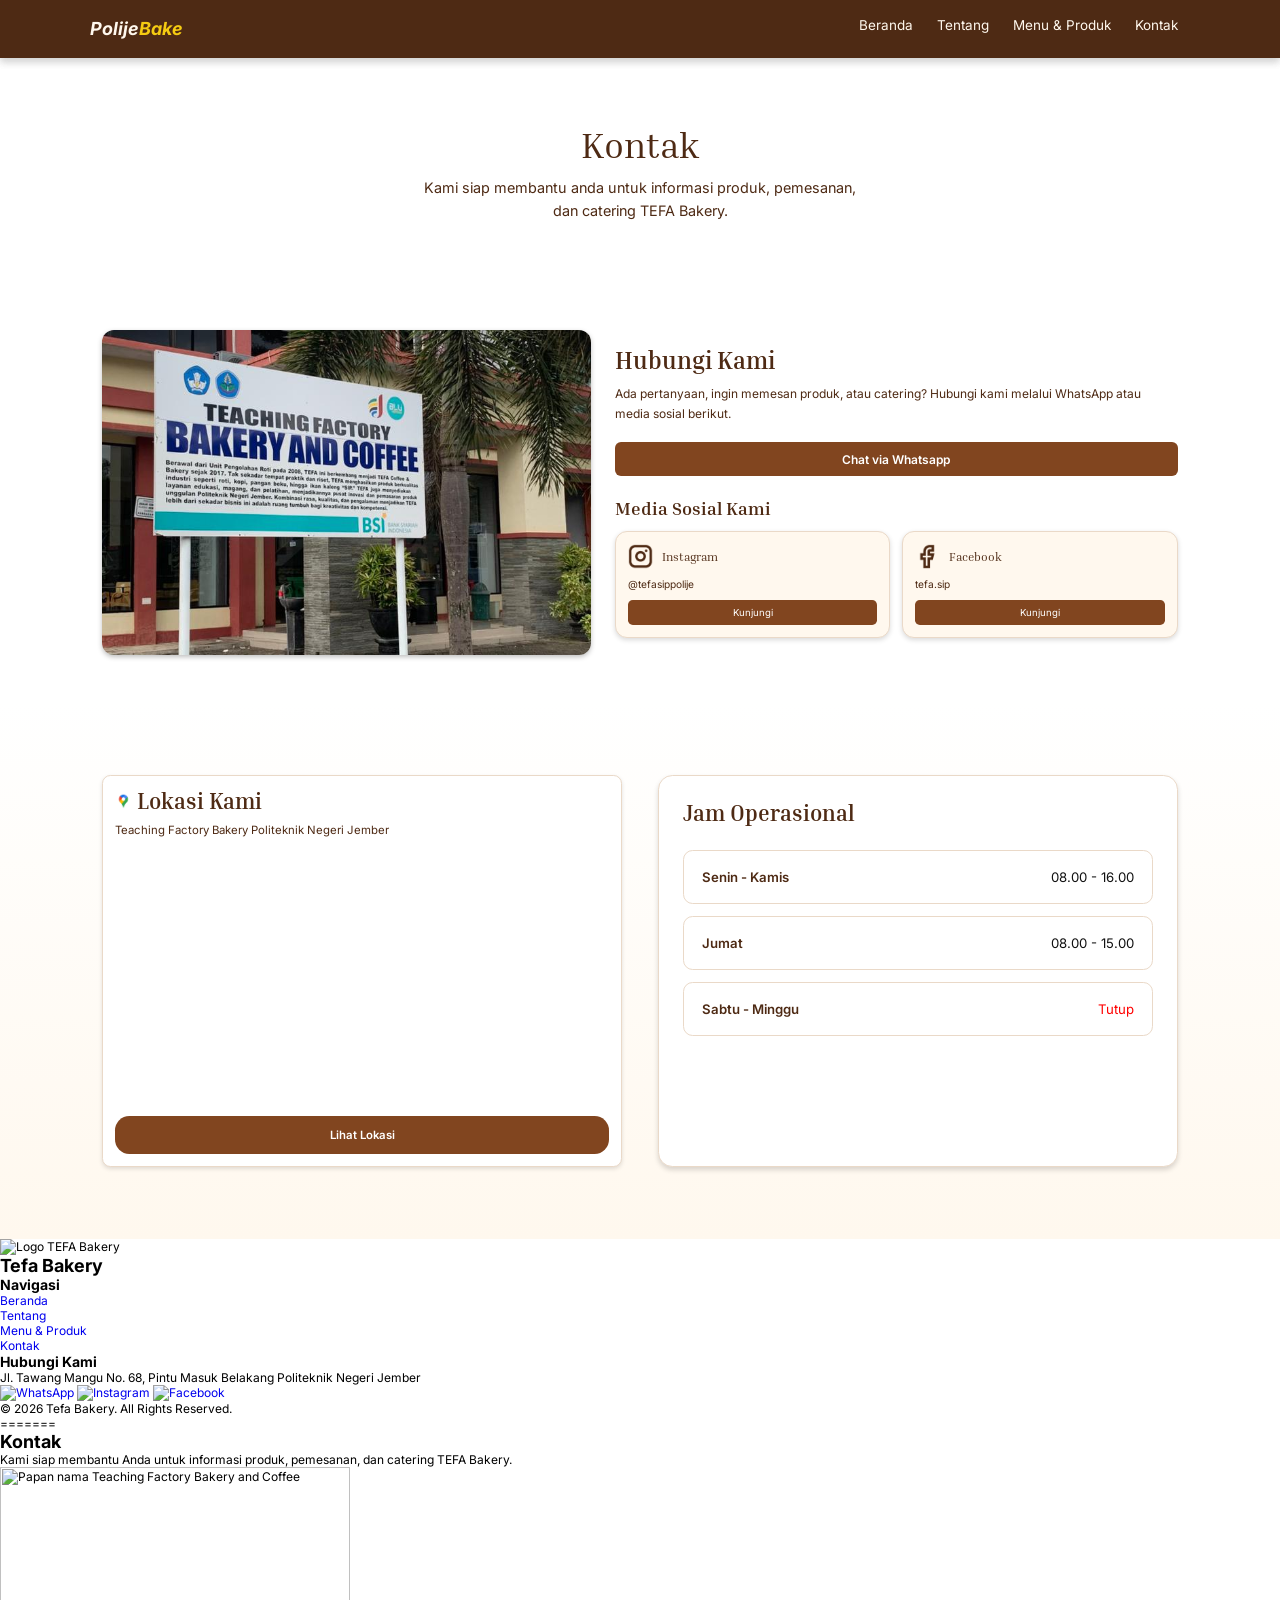
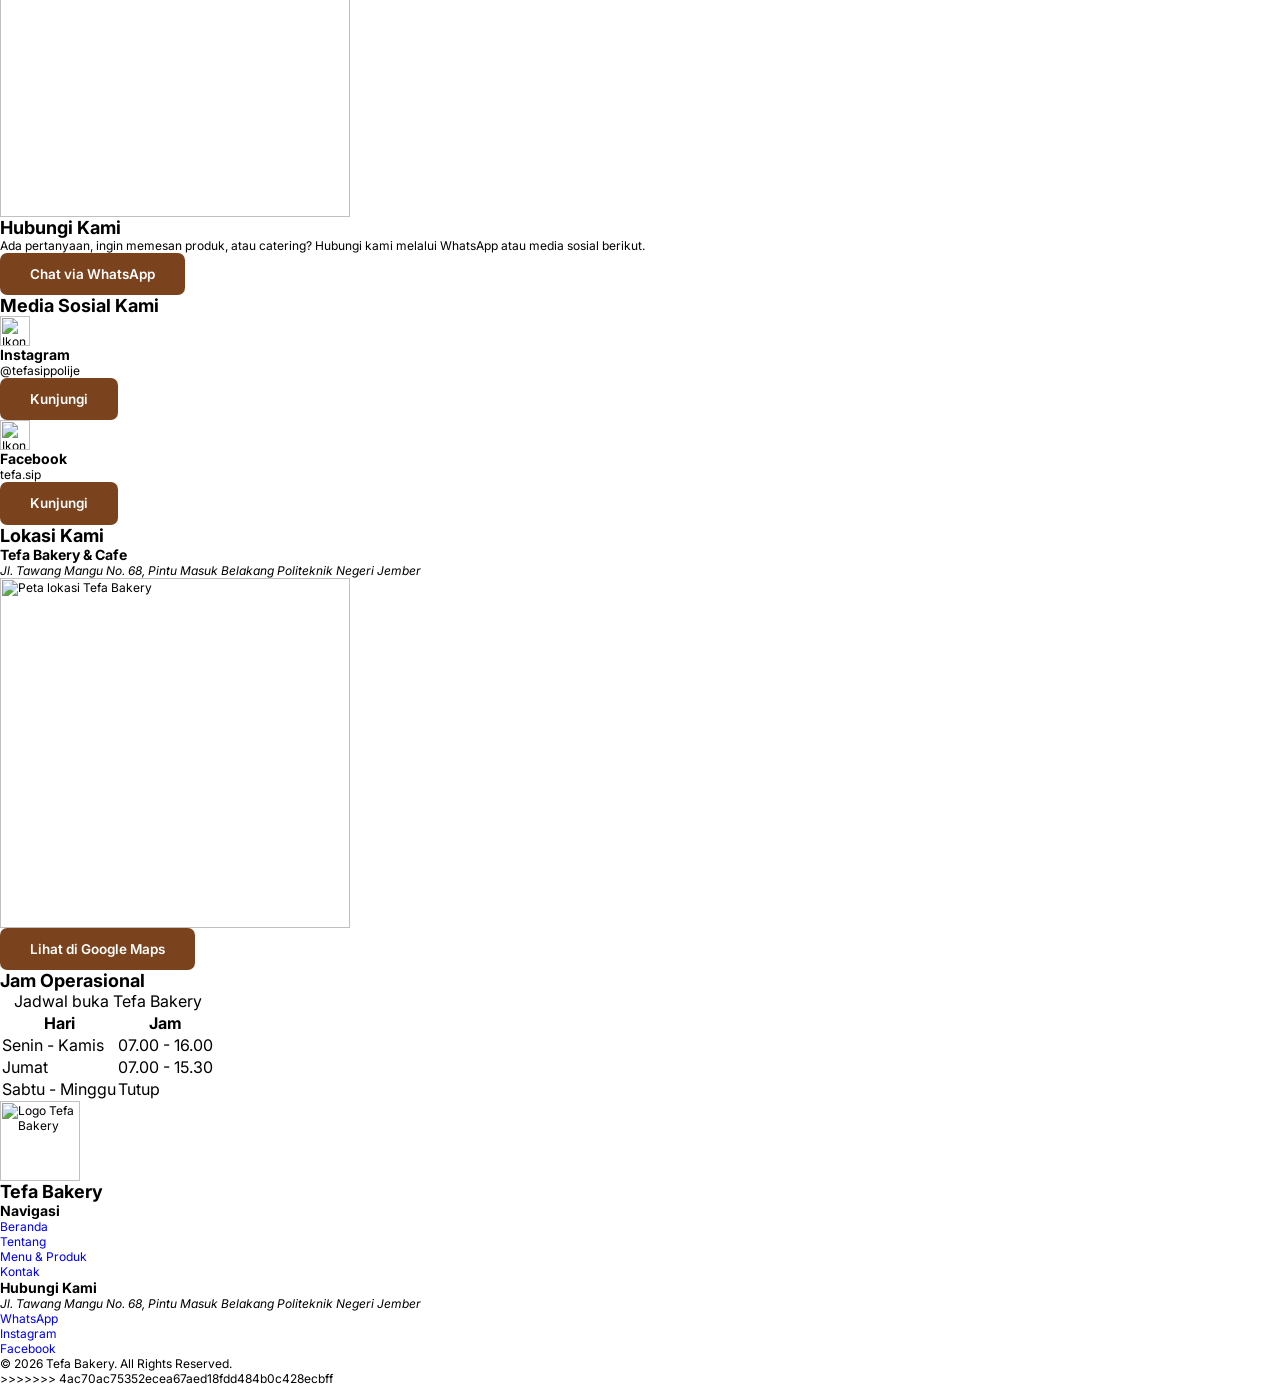
==== commit 040f548d: "Merge GitHub and local project" ====
--- a/kontak.html
+++ b/kontak.html
@@ -1,3 +1,4 @@
+<<<<<<< HEAD
 <!doctype html>
 <html lang="id">
   <head>
@@ -235,3 +236,187 @@
     <script src="script.js"></script>
   </body>
 </html>
+=======
+<!doctype html>
+<html lang="id">
+  <head>
+    <meta charset="UTF-8" />
+    <meta name="viewport" content="width=device-width, initial-scale=1.0" />
+    <title>Beranda - TEFA Bakery</title>
+
+    <!-- Fonts -->
+    <link rel="preconnect" href="https://fonts.googleapis.com" />
+    <link rel="preconnect" href="https://fonts.gstatic.com" crossorigin />
+    <link
+      href="https://fonts.googleapis.com/css2?family=Inria+Serif:ital,wght@0,300;0,400;0,700;1,300;1,400;1,700&family=Inter:ital,opsz@0,14..32;1,14..32&display=swap"
+      rel="stylesheet"
+    />
+    <!-- Feather Icons -->
+    <script src="https://unpkg.com/feather-icons"></script>
+
+    <link rel="stylesheet" href="style.css" />
+  </head>
+
+  <body>
+    <!-- NAVBAR -->
+    <header>
+      <nav class="navbar">
+        <a href="#" class="navbar-logo">Polije<span>Bake</span></a>
+
+        <div class="navbar-nav">
+          <a href="index.html">Beranda</a>
+          <a href="tentang.html">Tentang</a>
+          <a href="menu.html">Menu &amp; Produk</a>
+          <a href="kontak.html">Kontak</a>
+        </div>
+        <div class="navbar-extra">
+          <a href="#" id="hamburger-menu">
+            <i data-feather="menu"></i>
+          </a>
+        </div>
+      </nav>
+    </header>
+    <!-- NAVBAR END -->
+
+    <main>
+      <section id="kontak">
+        <h1>Kontak</h1>
+        <p>
+          Kami siap membantu Anda untuk informasi produk, pemesanan, dan
+          catering TEFA Bakery.
+        </p>
+
+        <img
+          src="assets/images/papan-tefa-bakery.jpg"
+          alt="Papan nama Teaching Factory Bakery and Coffee"
+          width="350"
+        />
+
+        <h2>Hubungi Kami</h2>
+        <p>
+          Ada pertanyaan, ingin memesan produk, atau catering? Hubungi kami
+          melalui WhatsApp atau media sosial berikut.
+        </p>
+        <p>
+          <a class="tombol" href="https://wa.me/6280000000000"
+            >Chat via WhatsApp</a
+          >
+        </p>
+
+        <h2>Media Sosial Kami</h2>
+        <article>
+          <img
+            src="assets/images/icon-instagram.png"
+            alt="Ikon Instagram"
+            width="30"
+          />
+          <h3>Instagram</h3>
+          <p>@tefasippolije</p>
+          <p>
+            <a class="tombol" href="https://www.instagram.com/tefasippolije"
+              >Kunjungi</a
+            >
+          </p>
+        </article>
+        <article>
+          <img
+            src="assets/images/icon-facebook.png"
+            alt="Ikon Facebook"
+            width="30"
+          />
+          <h3>Facebook</h3>
+          <p>tefa.sip</p>
+          <p><a class="tombol" href="https://www.facebook.com/">Kunjungi</a></p>
+        </article>
+      </section>
+
+      <section id="lokasi">
+        <h2>Lokasi Kami</h2>
+        <h3>Tefa Bakery &amp; Cafe</h3>
+        <address>
+          Jl. Tawang Mangu No. 68, Pintu Masuk Belakang Politeknik Negeri Jember
+        </address>
+        <img
+          src="assets/images/peta-lokasi.png"
+          alt="Peta lokasi Tefa Bakery"
+          width="350"
+        />
+        <p>
+          <a
+            class="tombol"
+            href="https://www.google.com/maps/search/Tefa+Bakery+Politeknik+Negeri+Jember"
+            >Lihat di Google Maps</a
+          >
+        </p>
+      </section>
+
+      <section id="jam-operasional">
+        <h2>Jam Operasional</h2>
+        <table>
+          <caption>
+            Jadwal buka Tefa Bakery
+          </caption>
+          <thead>
+            <tr>
+              <th>Hari</th>
+              <th>Jam</th>
+            </tr>
+          </thead>
+          <tbody>
+            <tr>
+              <td>Senin - Kamis</td>
+              <td>07.00 - 16.00</td>
+            </tr>
+            <tr>
+              <td>Jumat</td>
+              <td>07.00 - 15.30</td>
+            </tr>
+            <tr>
+              <td>Sabtu - Minggu</td>
+              <td>Tutup</td>
+            </tr>
+          </tbody>
+        </table>
+      </section>
+    </main>
+
+    <footer>
+      <section>
+        <img
+          src="assets/images/logo-tefa-bakery.png"
+          alt="Logo Tefa Bakery"
+          width="80"
+        />
+        <h2>Tefa Bakery</h2>
+      </section>
+
+      <nav aria-label="Navigasi footer">
+        <h3>Navigasi</h3>
+        <ul>
+          <li><a href="index.html">Beranda</a></li>
+          <li><a href="tentang.html">Tentang</a></li>
+          <li><a href="menu-produk.html">Menu &amp; Produk</a></li>
+          <li><a href="kontak.html">Kontak</a></li>
+        </ul>
+      </nav>
+
+      <section>
+        <h3>Hubungi Kami</h3>
+        <address>
+          Jl. Tawang Mangu No. 68, Pintu Masuk Belakang Politeknik Negeri Jember
+        </address>
+        <ul>
+          <li><a href="https://wa.me/6280000000000">WhatsApp</a></li>
+          <li>
+            <a href="https://www.instagram.com/tefasippolije">Instagram</a>
+          </li>
+          <li><a href="https://www.facebook.com/">Facebook</a></li>
+        </ul>
+      </section>
+
+      <p>&copy; 2026 Tefa Bakery. All Rights Reserved.</p>
+    </footer>
+    <script src="script.js"></script>
+  </body>
+</html>
+>>>>>>> 4ac70ac75352ecea67aed18fdd484b0c428ecbff
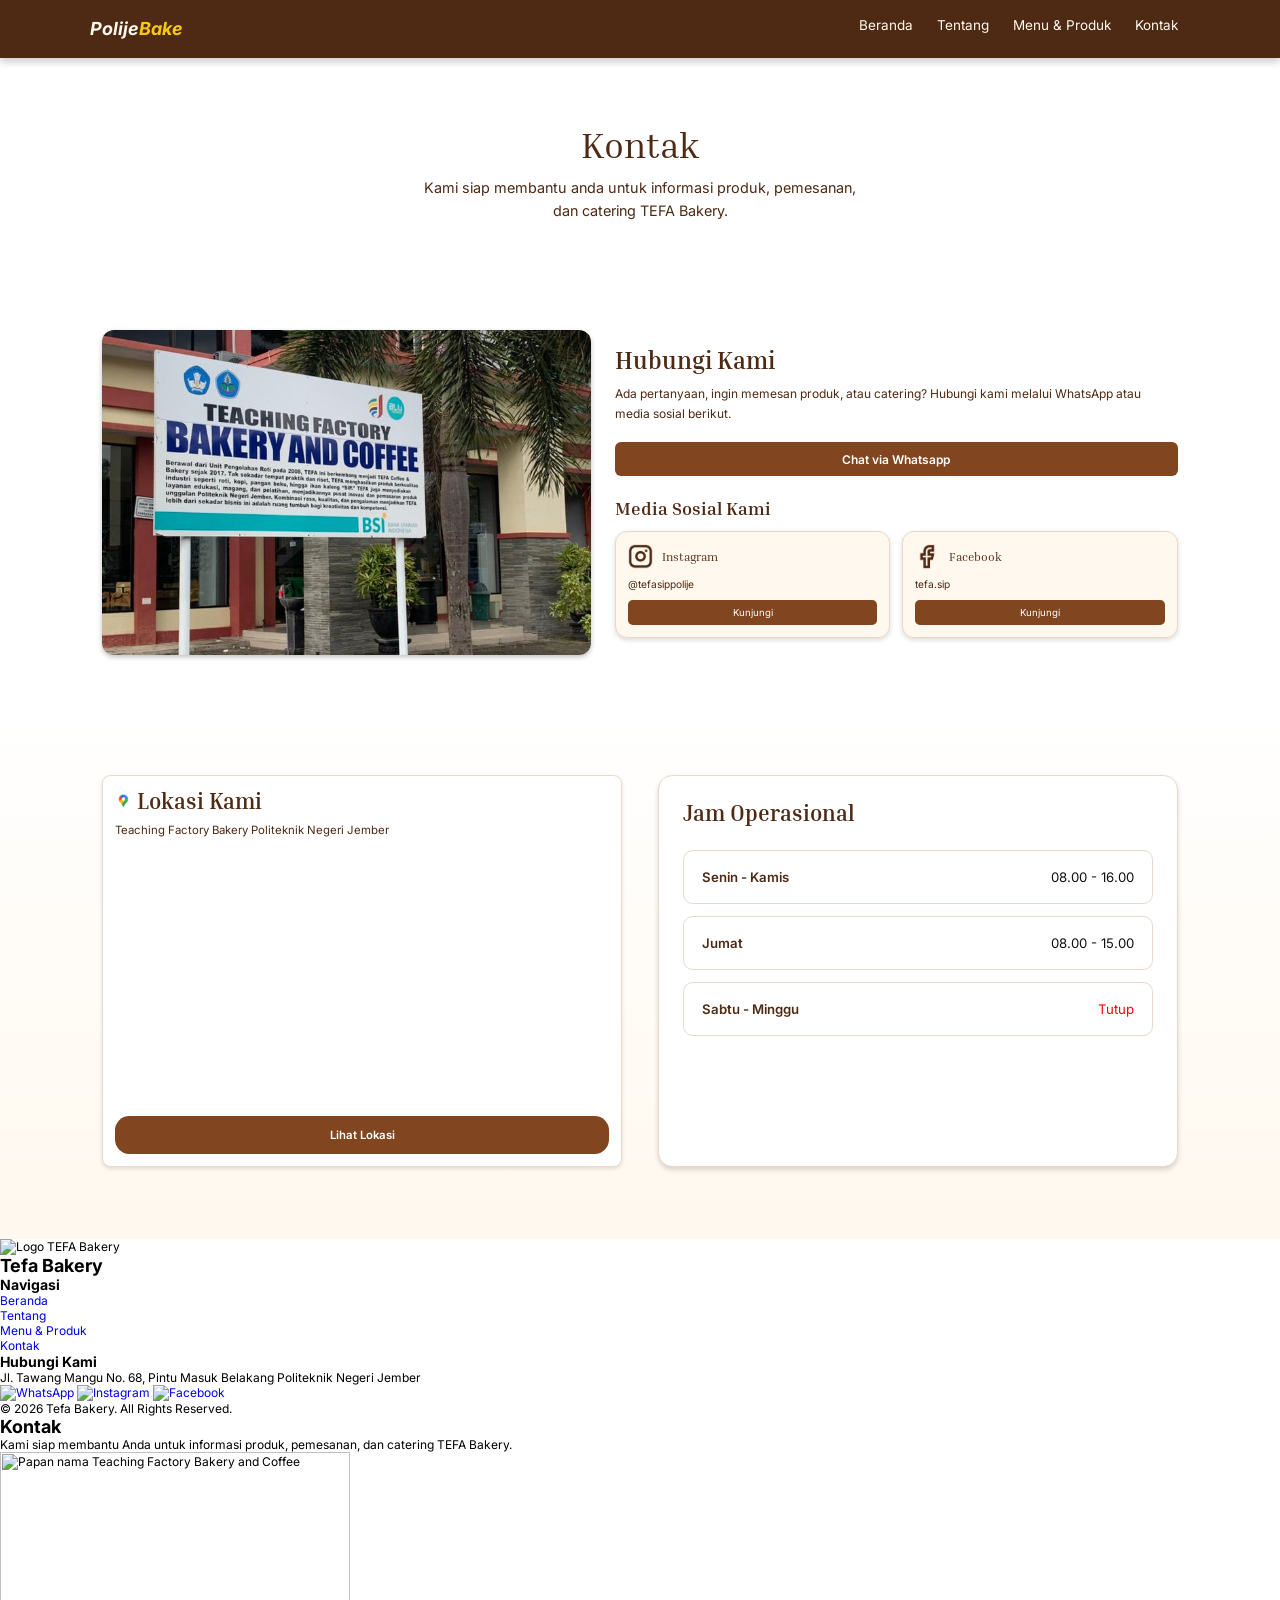
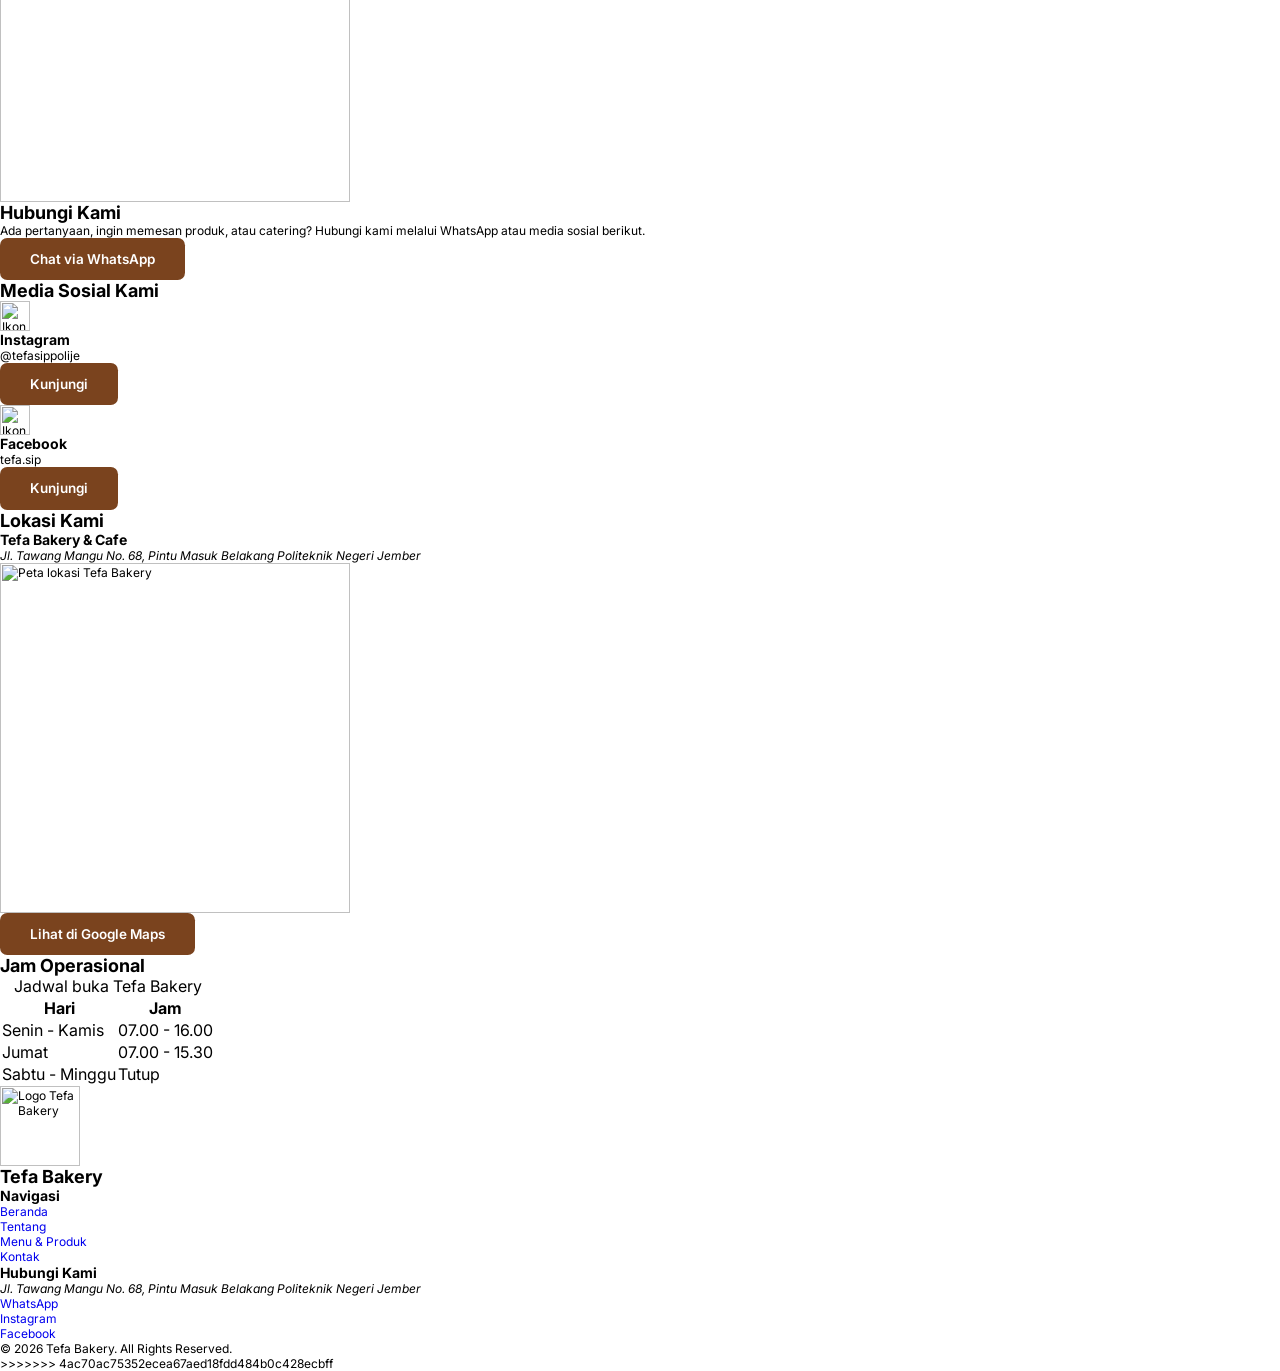
==== commit 415b87e0: "commit" ====
--- a/kontak.html
+++ b/kontak.html
@@ -236,7 +236,7 @@
     <script src="script.js"></script>
   </body>
 </html>
-=======
+
 <!doctype html>
 <html lang="id">
   <head>
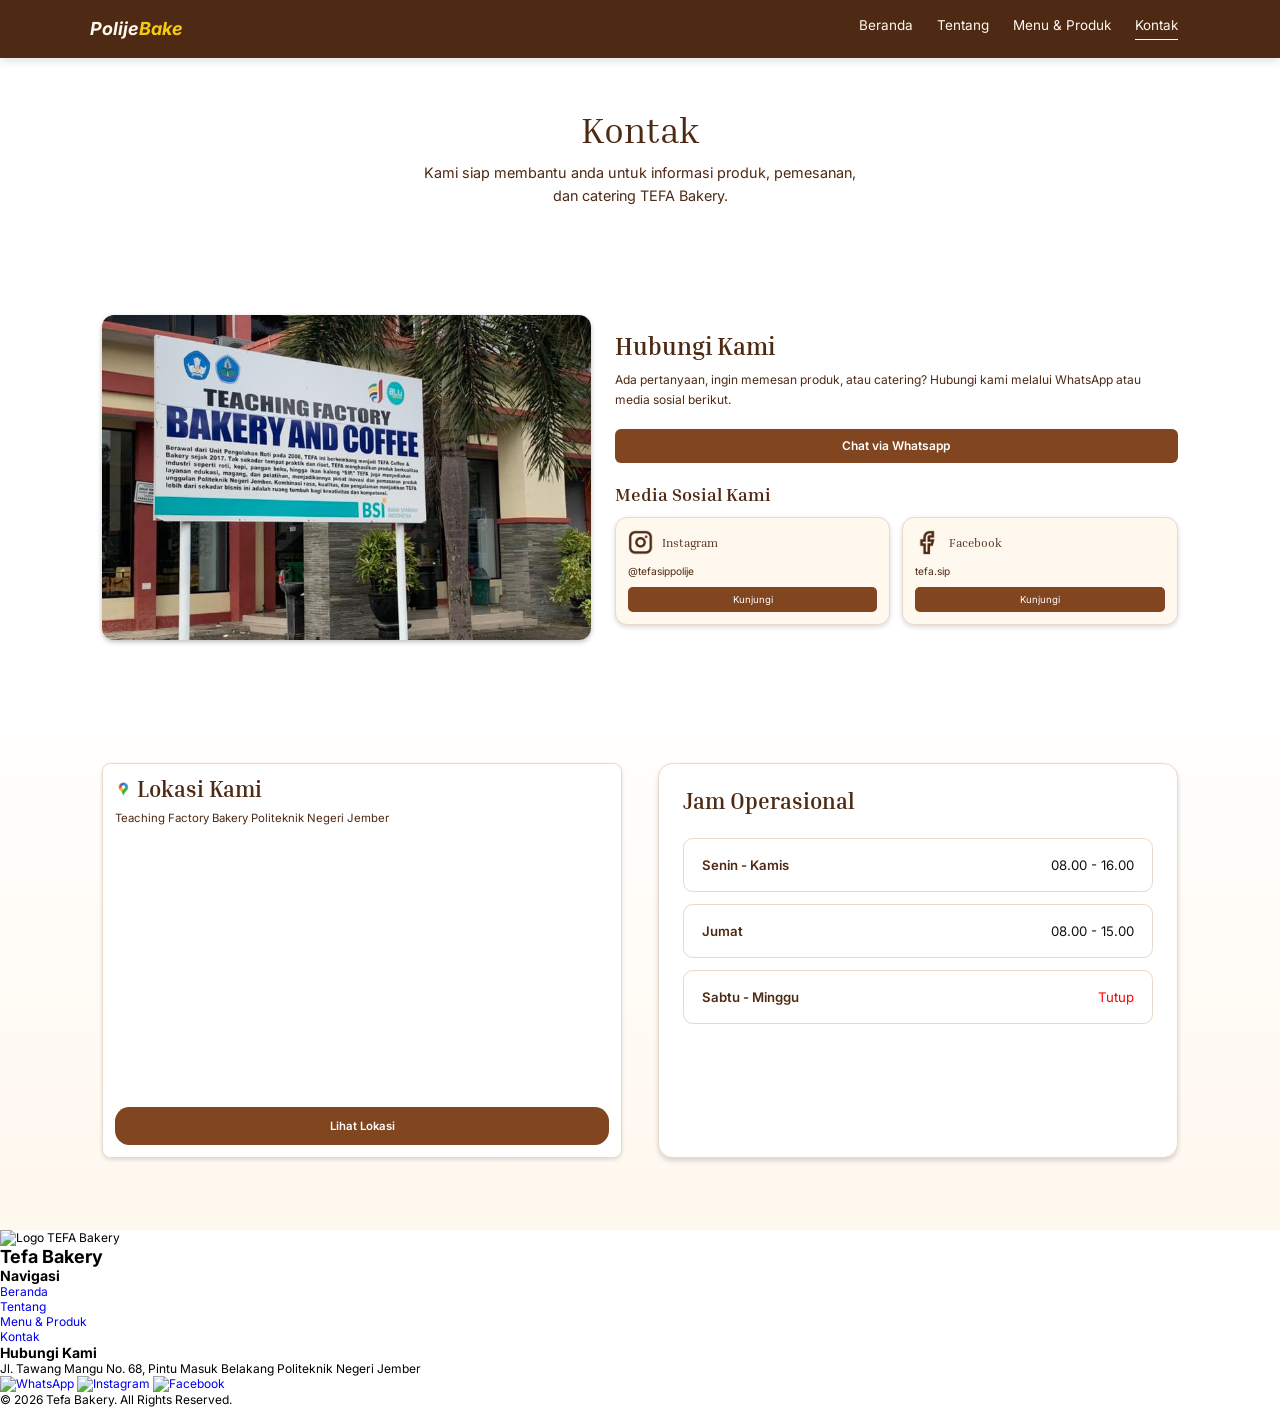
==== commit ff095770: "deskripsi singkat perubahan" ====
--- a/kontak.html
+++ b/kontak.html
@@ -1,4 +1,3 @@
-<<<<<<< HEAD
 <!doctype html>
 <html lang="id">
   <head>
@@ -236,187 +235,3 @@
     <script src="script.js"></script>
   </body>
 </html>
-
-<!doctype html>
-<html lang="id">
-  <head>
-    <meta charset="UTF-8" />
-    <meta name="viewport" content="width=device-width, initial-scale=1.0" />
-    <title>Beranda - TEFA Bakery</title>
-
-    <!-- Fonts -->
-    <link rel="preconnect" href="https://fonts.googleapis.com" />
-    <link rel="preconnect" href="https://fonts.gstatic.com" crossorigin />
-    <link
-      href="https://fonts.googleapis.com/css2?family=Inria+Serif:ital,wght@0,300;0,400;0,700;1,300;1,400;1,700&family=Inter:ital,opsz@0,14..32;1,14..32&display=swap"
-      rel="stylesheet"
-    />
-    <!-- Feather Icons -->
-    <script src="https://unpkg.com/feather-icons"></script>
-
-    <link rel="stylesheet" href="style.css" />
-  </head>
-
-  <body>
-    <!-- NAVBAR -->
-    <header>
-      <nav class="navbar">
-        <a href="#" class="navbar-logo">Polije<span>Bake</span></a>
-
-        <div class="navbar-nav">
-          <a href="index.html">Beranda</a>
-          <a href="tentang.html">Tentang</a>
-          <a href="menu.html">Menu &amp; Produk</a>
-          <a href="kontak.html">Kontak</a>
-        </div>
-        <div class="navbar-extra">
-          <a href="#" id="hamburger-menu">
-            <i data-feather="menu"></i>
-          </a>
-        </div>
-      </nav>
-    </header>
-    <!-- NAVBAR END -->
-
-    <main>
-      <section id="kontak">
-        <h1>Kontak</h1>
-        <p>
-          Kami siap membantu Anda untuk informasi produk, pemesanan, dan
-          catering TEFA Bakery.
-        </p>
-
-        <img
-          src="assets/images/papan-tefa-bakery.jpg"
-          alt="Papan nama Teaching Factory Bakery and Coffee"
-          width="350"
-        />
-
-        <h2>Hubungi Kami</h2>
-        <p>
-          Ada pertanyaan, ingin memesan produk, atau catering? Hubungi kami
-          melalui WhatsApp atau media sosial berikut.
-        </p>
-        <p>
-          <a class="tombol" href="https://wa.me/6280000000000"
-            >Chat via WhatsApp</a
-          >
-        </p>
-
-        <h2>Media Sosial Kami</h2>
-        <article>
-          <img
-            src="assets/images/icon-instagram.png"
-            alt="Ikon Instagram"
-            width="30"
-          />
-          <h3>Instagram</h3>
-          <p>@tefasippolije</p>
-          <p>
-            <a class="tombol" href="https://www.instagram.com/tefasippolije"
-              >Kunjungi</a
-            >
-          </p>
-        </article>
-        <article>
-          <img
-            src="assets/images/icon-facebook.png"
-            alt="Ikon Facebook"
-            width="30"
-          />
-          <h3>Facebook</h3>
-          <p>tefa.sip</p>
-          <p><a class="tombol" href="https://www.facebook.com/">Kunjungi</a></p>
-        </article>
-      </section>
-
-      <section id="lokasi">
-        <h2>Lokasi Kami</h2>
-        <h3>Tefa Bakery &amp; Cafe</h3>
-        <address>
-          Jl. Tawang Mangu No. 68, Pintu Masuk Belakang Politeknik Negeri Jember
-        </address>
-        <img
-          src="assets/images/peta-lokasi.png"
-          alt="Peta lokasi Tefa Bakery"
-          width="350"
-        />
-        <p>
-          <a
-            class="tombol"
-            href="https://www.google.com/maps/search/Tefa+Bakery+Politeknik+Negeri+Jember"
-            >Lihat di Google Maps</a
-          >
-        </p>
-      </section>
-
-      <section id="jam-operasional">
-        <h2>Jam Operasional</h2>
-        <table>
-          <caption>
-            Jadwal buka Tefa Bakery
-          </caption>
-          <thead>
-            <tr>
-              <th>Hari</th>
-              <th>Jam</th>
-            </tr>
-          </thead>
-          <tbody>
-            <tr>
-              <td>Senin - Kamis</td>
-              <td>07.00 - 16.00</td>
-            </tr>
-            <tr>
-              <td>Jumat</td>
-              <td>07.00 - 15.30</td>
-            </tr>
-            <tr>
-              <td>Sabtu - Minggu</td>
-              <td>Tutup</td>
-            </tr>
-          </tbody>
-        </table>
-      </section>
-    </main>
-
-    <footer>
-      <section>
-        <img
-          src="assets/images/logo-tefa-bakery.png"
-          alt="Logo Tefa Bakery"
-          width="80"
-        />
-        <h2>Tefa Bakery</h2>
-      </section>
-
-      <nav aria-label="Navigasi footer">
-        <h3>Navigasi</h3>
-        <ul>
-          <li><a href="index.html">Beranda</a></li>
-          <li><a href="tentang.html">Tentang</a></li>
-          <li><a href="menu-produk.html">Menu &amp; Produk</a></li>
-          <li><a href="kontak.html">Kontak</a></li>
-        </ul>
-      </nav>
-
-      <section>
-        <h3>Hubungi Kami</h3>
-        <address>
-          Jl. Tawang Mangu No. 68, Pintu Masuk Belakang Politeknik Negeri Jember
-        </address>
-        <ul>
-          <li><a href="https://wa.me/6280000000000">WhatsApp</a></li>
-          <li>
-            <a href="https://www.instagram.com/tefasippolije">Instagram</a>
-          </li>
-          <li><a href="https://www.facebook.com/">Facebook</a></li>
-        </ul>
-      </section>
-
-      <p>&copy; 2026 Tefa Bakery. All Rights Reserved.</p>
-    </footer>
-    <script src="script.js"></script>
-  </body>
-</html>
->>>>>>> 4ac70ac75352ecea67aed18fdd484b0c428ecbff
--- a/style.css
+++ b/style.css
@@ -496,7 +496,6 @@
   font-weight: 600;
 }
 
-
 /* Menu & Produk */
 .menu-banner {
   position: relative;
@@ -569,7 +568,7 @@
 }
 .kategori-btn:hover,
 .kategori-btn.active {
-  background-color: #7A431E;
+  background-color: #7a431e;
   color: white;
 }
 .daftar-produk {
@@ -621,12 +620,13 @@
   margin-bottom: 1rem;
   color: var(--primary);
 }
+/* Tombol Detail */
 .detail-btn {
   width: 100%;
   padding: 0.8rem;
   border: none;
   border-radius: 15px;
-  background-color: #7A431E;
+  background-color: #7a431e;
   color: white;
   font-family: var(--font-isi);
   font-size: 0.95rem;
@@ -640,9 +640,127 @@
 .daftar-produk-card.hidden {
   display: none;
 }
-
-
-
+/* Modal Detail Produk */
+.modal-detail {
+  position: fixed;
+  inset: 0;
+  background: rgba(0, 0, 0, 0.65);
+  display: none;
+  justify-content: center;
+  align-items: center;
+  padding: 25px;
+  z-index: 1000;
+}
+.modal-detail.active {
+  display: flex;
+}
+.modal-content {
+  position: relative;
+  width: 100%;
+  max-width: 900px;
+  background-color: #ffffff;
+  border-radius: 30px;
+  padding: 40px;
+  display: grid;
+  grid-template-columns: 1fr 1fr;
+  align-items: center;
+  gap: 45px;
+  overflow: hidden;
+  box-shadow: 0 10px 40px rgba(0, 0, 0, 0.2);
+}
+.modal-close {
+  position: absolute;
+  top: 20px;
+  right: 25px;
+  background: transparent;
+  border: none;
+  color: var(--primary);
+  font-size: 32px;
+  cursor: pointer;
+  transition: 0.3s;
+  z-index: 5;
+}
+.modal-image {
+  width: 100%;
+}
+.modal-image img {
+  width: 100%;
+  height: 320px;
+  object-fit: cover;
+  border-radius: 25px;
+  border: 2px solid #e8d8c5;
+  box-shadow: 0 4px 8px rgba(0, 0, 0, 0.12);
+  display: block;
+}
+.modal-info {
+  display: flex;
+  flex-direction: column;
+  justify-content: center;
+  padding: 10px 5px;
+}
+.modal-info h2 {
+  font-family: var(--font-judul);
+  font-size: 2rem;
+  color: var(--primary);
+  margin-bottom: 15px;
+}
+.modal-info h3 {
+  font-family: var(--font-isi);
+  font-size: 1.2rem;
+  font-weight: 600;
+  color: var(--primary);
+  margin-bottom: 20px;
+}
+.modal-info p {
+  font-family: var(--font-isi);
+  font-size: 1rem;
+  line-height: 1.6;
+  color: #333333;
+  margin-bottom: 25px;
+}
+.modal-info .order-note {
+  margin-top: 12px;
+  margin-bottom: 0;
+}
+.order-note {
+  font-family: var(--font-isi);
+  font-size: 0.85rem;
+  line-height: 1.5;
+  color: #333;
+  margin-top: 12px;
+  margin-bottom: 0;
+}
+/* Tombol whatsapp */
+.order-wa {
+  display: flex;
+  justify-content: center;
+  align-items: center;
+  gap: 10px;
+  width: 100%;
+  padding: 14px 20px;
+  background-color: #80451f;
+  color: #ffffff;
+  text-decoration: none;
+  border: none;
+  border-radius: 12px;
+  font-family: var(--font-isi);
+  font-size: 1rem;
+  font-weight: 600;
+  transition: all 0.25s ease;
+  cursor: pointer;
+}
+/* HOVER */
+.order-wa:hover {
+  background-color: #5f3016;
+  color: #ffffff;
+  transform: translateY(-2px);
+  box-shadow: 0 5px 12px rgba(78, 42, 20, 0.2);
+}
+/* SAAT DIKLIK */
+.order-wa:active {
+  background-color: #3d200f;
+  transform: scale(0.97);
+}
 
 /* Kontak */
 .kontak-header {
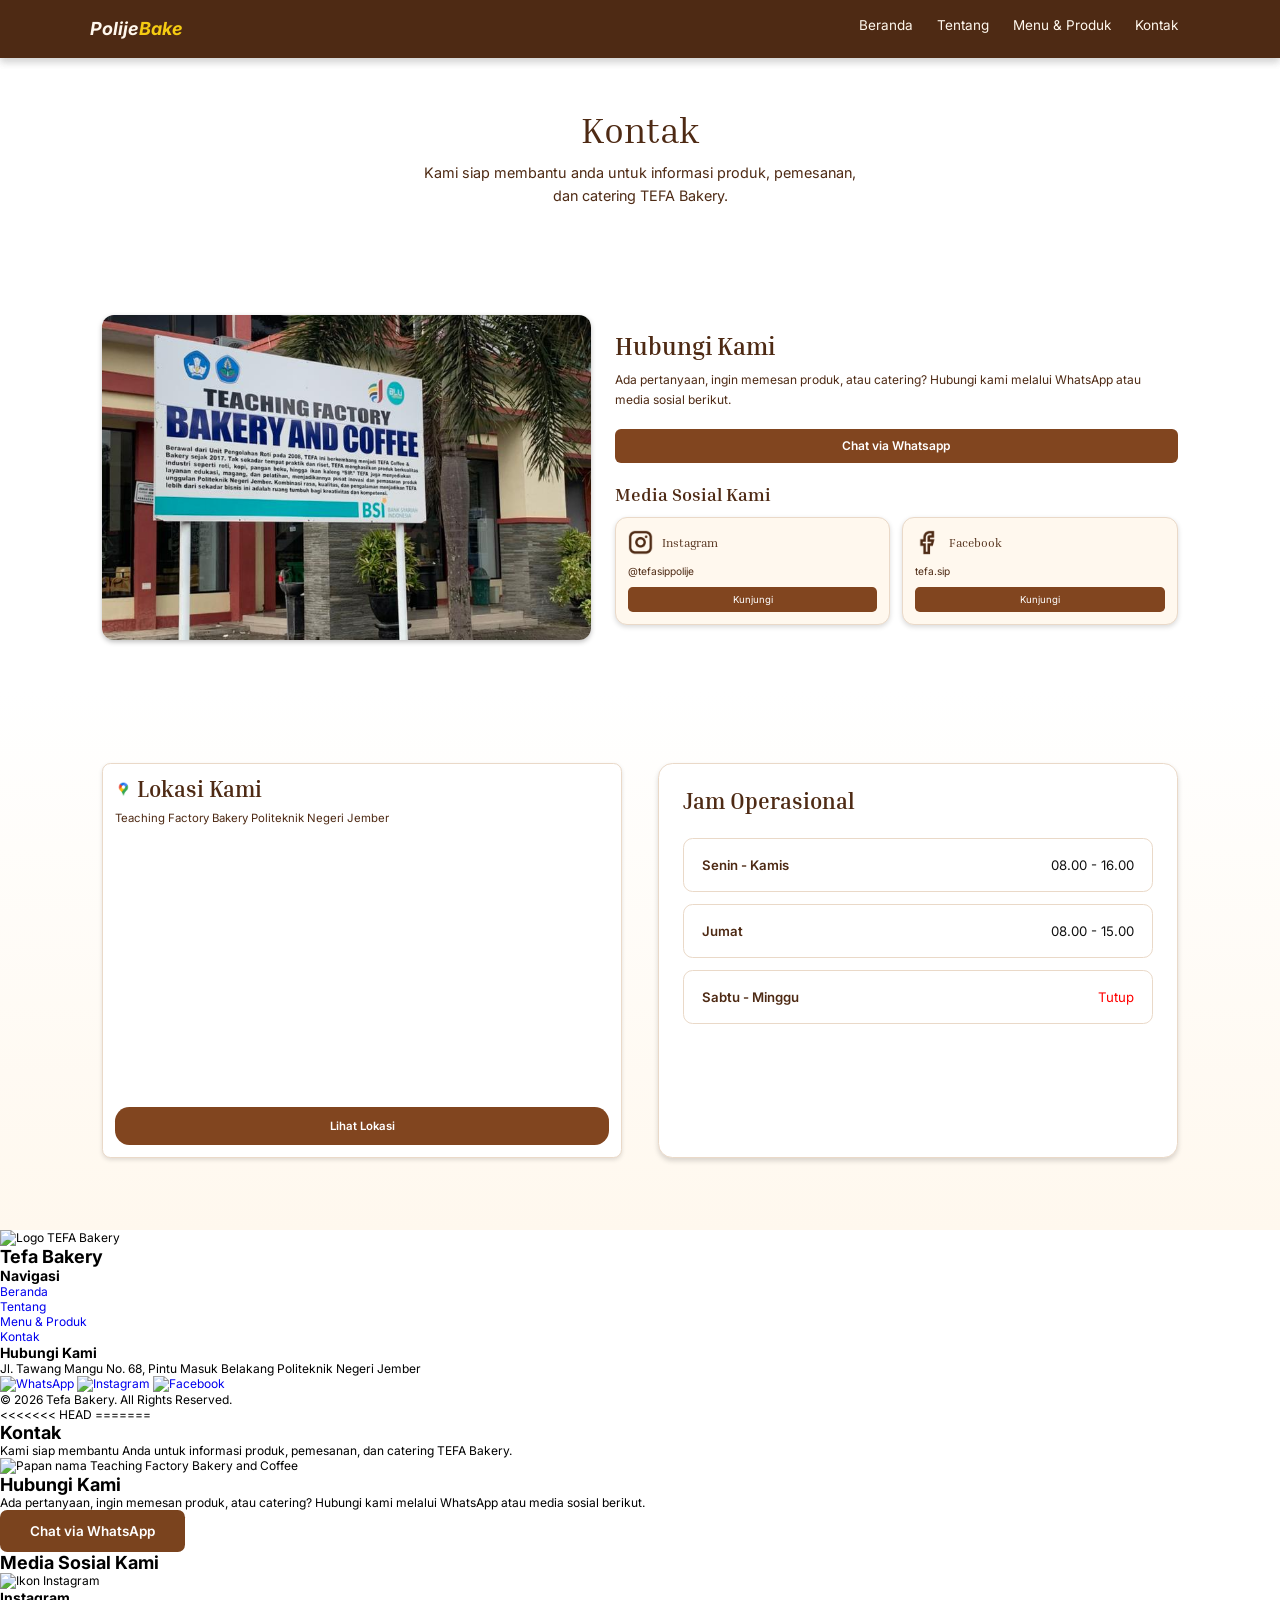
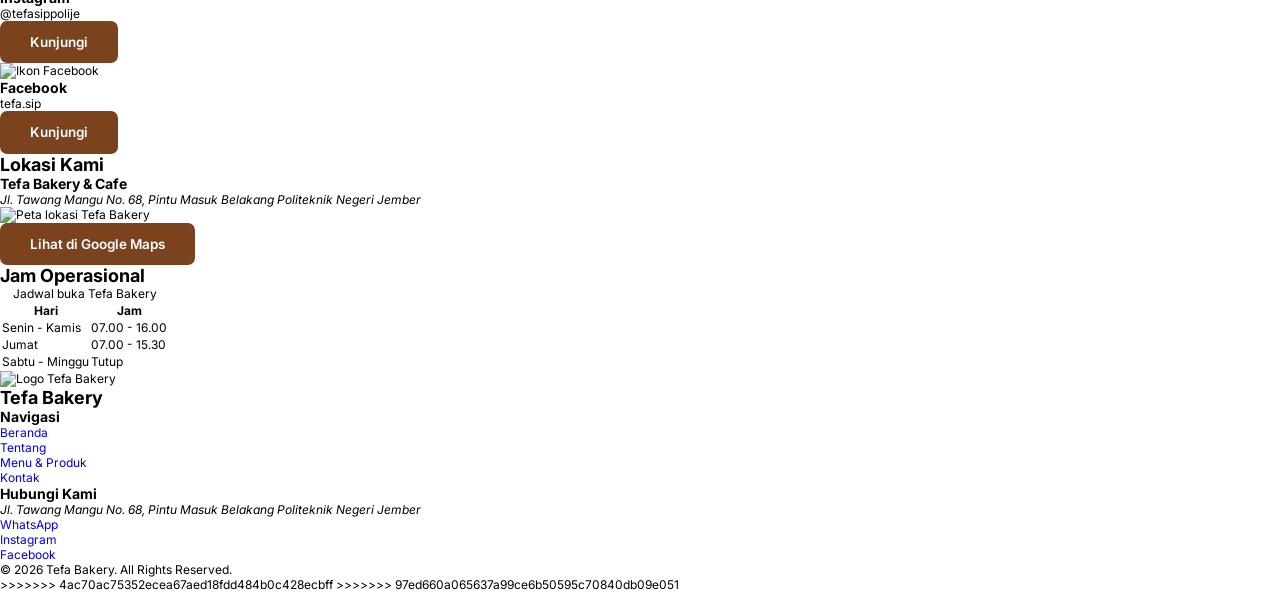
==== commit 13342c3d: "Selesaikan merge conflict" ====
--- a/kontak.html
+++ b/kontak.html
@@ -235,3 +235,190 @@
     <script src="script.js"></script>
   </body>
 </html>
+<<<<<<< HEAD
+=======
+
+<!doctype html>
+<html lang="id">
+  <head>
+    <meta charset="UTF-8" />
+    <meta name="viewport" content="width=device-width, initial-scale=1.0" />
+    <title>Beranda - TEFA Bakery</title>
+
+    <!-- Fonts -->
+    <link rel="preconnect" href="https://fonts.googleapis.com" />
+    <link rel="preconnect" href="https://fonts.gstatic.com" crossorigin />
+    <link
+      href="https://fonts.googleapis.com/css2?family=Inria+Serif:ital,wght@0,300;0,400;0,700;1,300;1,400;1,700&family=Inter:ital,opsz@0,14..32;1,14..32&display=swap"
+      rel="stylesheet"
+    />
+    <!-- Feather Icons -->
+    <script src="https://unpkg.com/feather-icons"></script>
+
+    <link rel="stylesheet" href="style.css" />
+  </head>
+
+  <body>
+    <!-- NAVBAR -->
+    <header>
+      <nav class="navbar">
+        <a href="#" class="navbar-logo">Polije<span>Bake</span></a>
+
+        <div class="navbar-nav">
+          <a href="index.html">Beranda</a>
+          <a href="tentang.html">Tentang</a>
+          <a href="menu.html">Menu &amp; Produk</a>
+          <a href="kontak.html">Kontak</a>
+        </div>
+        <div class="navbar-extra">
+          <a href="#" id="hamburger-menu">
+            <i data-feather="menu"></i>
+          </a>
+        </div>
+      </nav>
+    </header>
+    <!-- NAVBAR END -->
+
+    <main>
+      <section id="kontak">
+        <h1>Kontak</h1>
+        <p>
+          Kami siap membantu Anda untuk informasi produk, pemesanan, dan
+          catering TEFA Bakery.
+        </p>
+
+        <img
+          src="assets/images/papan-tefa-bakery.jpg"
+          alt="Papan nama Teaching Factory Bakery and Coffee"
+          width="350"
+        />
+
+        <h2>Hubungi Kami</h2>
+        <p>
+          Ada pertanyaan, ingin memesan produk, atau catering? Hubungi kami
+          melalui WhatsApp atau media sosial berikut.
+        </p>
+        <p>
+          <a class="tombol" href="https://wa.me/6280000000000"
+            >Chat via WhatsApp</a
+          >
+        </p>
+
+        <h2>Media Sosial Kami</h2>
+        <article>
+          <img
+            src="assets/images/icon-instagram.png"
+            alt="Ikon Instagram"
+            width="30"
+          />
+          <h3>Instagram</h3>
+          <p>@tefasippolije</p>
+          <p>
+            <a class="tombol" href="https://www.instagram.com/tefasippolije"
+              >Kunjungi</a
+            >
+          </p>
+        </article>
+        <article>
+          <img
+            src="assets/images/icon-facebook.png"
+            alt="Ikon Facebook"
+            width="30"
+          />
+          <h3>Facebook</h3>
+          <p>tefa.sip</p>
+          <p><a class="tombol" href="https://www.facebook.com/">Kunjungi</a></p>
+        </article>
+      </section>
+
+      <section id="lokasi">
+        <h2>Lokasi Kami</h2>
+        <h3>Tefa Bakery &amp; Cafe</h3>
+        <address>
+          Jl. Tawang Mangu No. 68, Pintu Masuk Belakang Politeknik Negeri Jember
+        </address>
+        <img
+          src="assets/images/peta-lokasi.png"
+          alt="Peta lokasi Tefa Bakery"
+          width="350"
+        />
+        <p>
+          <a
+            class="tombol"
+            href="https://www.google.com/maps/search/Tefa+Bakery+Politeknik+Negeri+Jember"
+            >Lihat di Google Maps</a
+          >
+        </p>
+      </section>
+
+      <section id="jam-operasional">
+        <h2>Jam Operasional</h2>
+        <table>
+          <caption>
+            Jadwal buka Tefa Bakery
+          </caption>
+          <thead>
+            <tr>
+              <th>Hari</th>
+              <th>Jam</th>
+            </tr>
+          </thead>
+          <tbody>
+            <tr>
+              <td>Senin - Kamis</td>
+              <td>07.00 - 16.00</td>
+            </tr>
+            <tr>
+              <td>Jumat</td>
+              <td>07.00 - 15.30</td>
+            </tr>
+            <tr>
+              <td>Sabtu - Minggu</td>
+              <td>Tutup</td>
+            </tr>
+          </tbody>
+        </table>
+      </section>
+    </main>
+
+    <footer>
+      <section>
+        <img
+          src="assets/images/logo-tefa-bakery.png"
+          alt="Logo Tefa Bakery"
+          width="80"
+        />
+        <h2>Tefa Bakery</h2>
+      </section>
+
+      <nav aria-label="Navigasi footer">
+        <h3>Navigasi</h3>
+        <ul>
+          <li><a href="index.html">Beranda</a></li>
+          <li><a href="tentang.html">Tentang</a></li>
+          <li><a href="menu-produk.html">Menu &amp; Produk</a></li>
+          <li><a href="kontak.html">Kontak</a></li>
+        </ul>
+      </nav>
+
+      <section>
+        <h3>Hubungi Kami</h3>
+        <address>
+          Jl. Tawang Mangu No. 68, Pintu Masuk Belakang Politeknik Negeri Jember
+        </address>
+        <ul>
+          <li><a href="https://wa.me/6280000000000">WhatsApp</a></li>
+          <li>
+            <a href="https://www.instagram.com/tefasippolije">Instagram</a>
+          </li>
+          <li><a href="https://www.facebook.com/">Facebook</a></li>
+        </ul>
+      </section>
+
+      <p>&copy; 2026 Tefa Bakery. All Rights Reserved.</p>
+    </footer>
+    <script src="script.js"></script>
+  </body>
+</html>
+>>>>>>> 4ac70ac75352ecea67aed18fdd484b0c428ecbff
+>>>>>>> 97ed660a065637a99ce6b50595c70840db09e051
